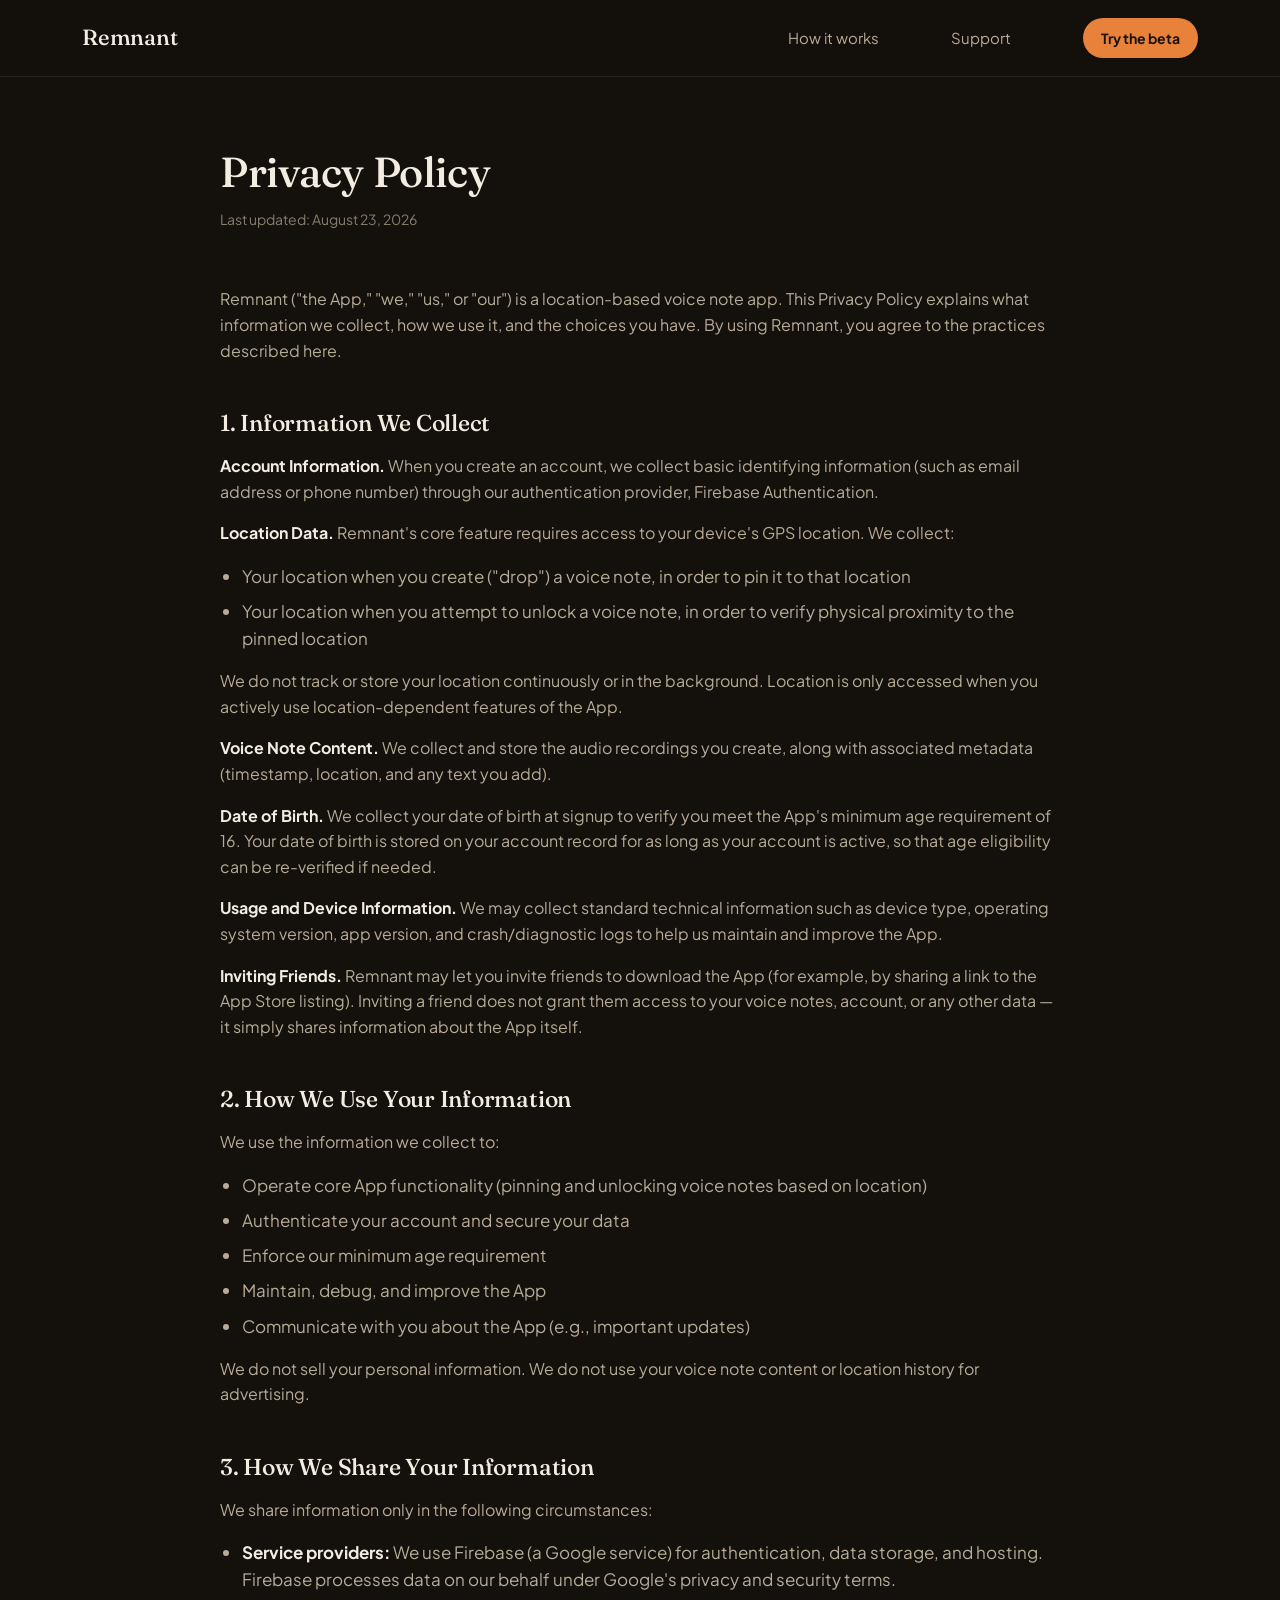
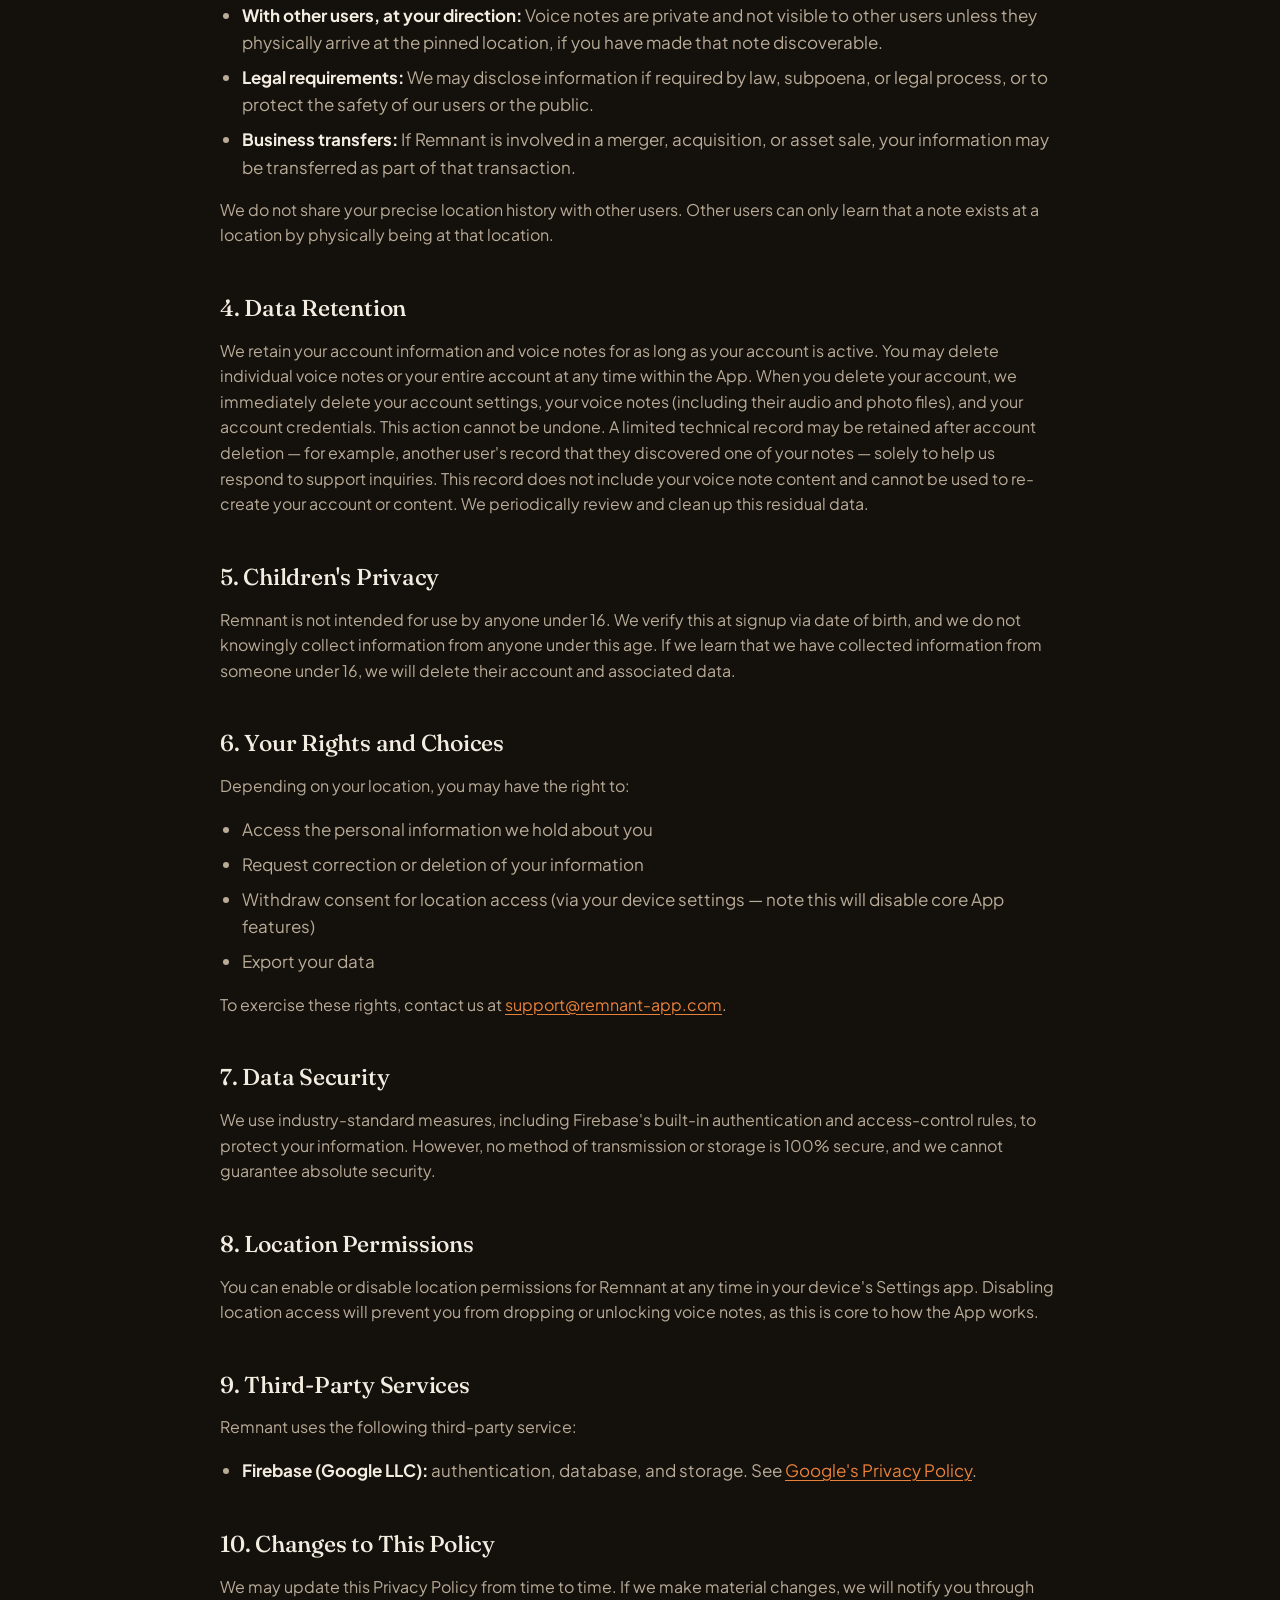
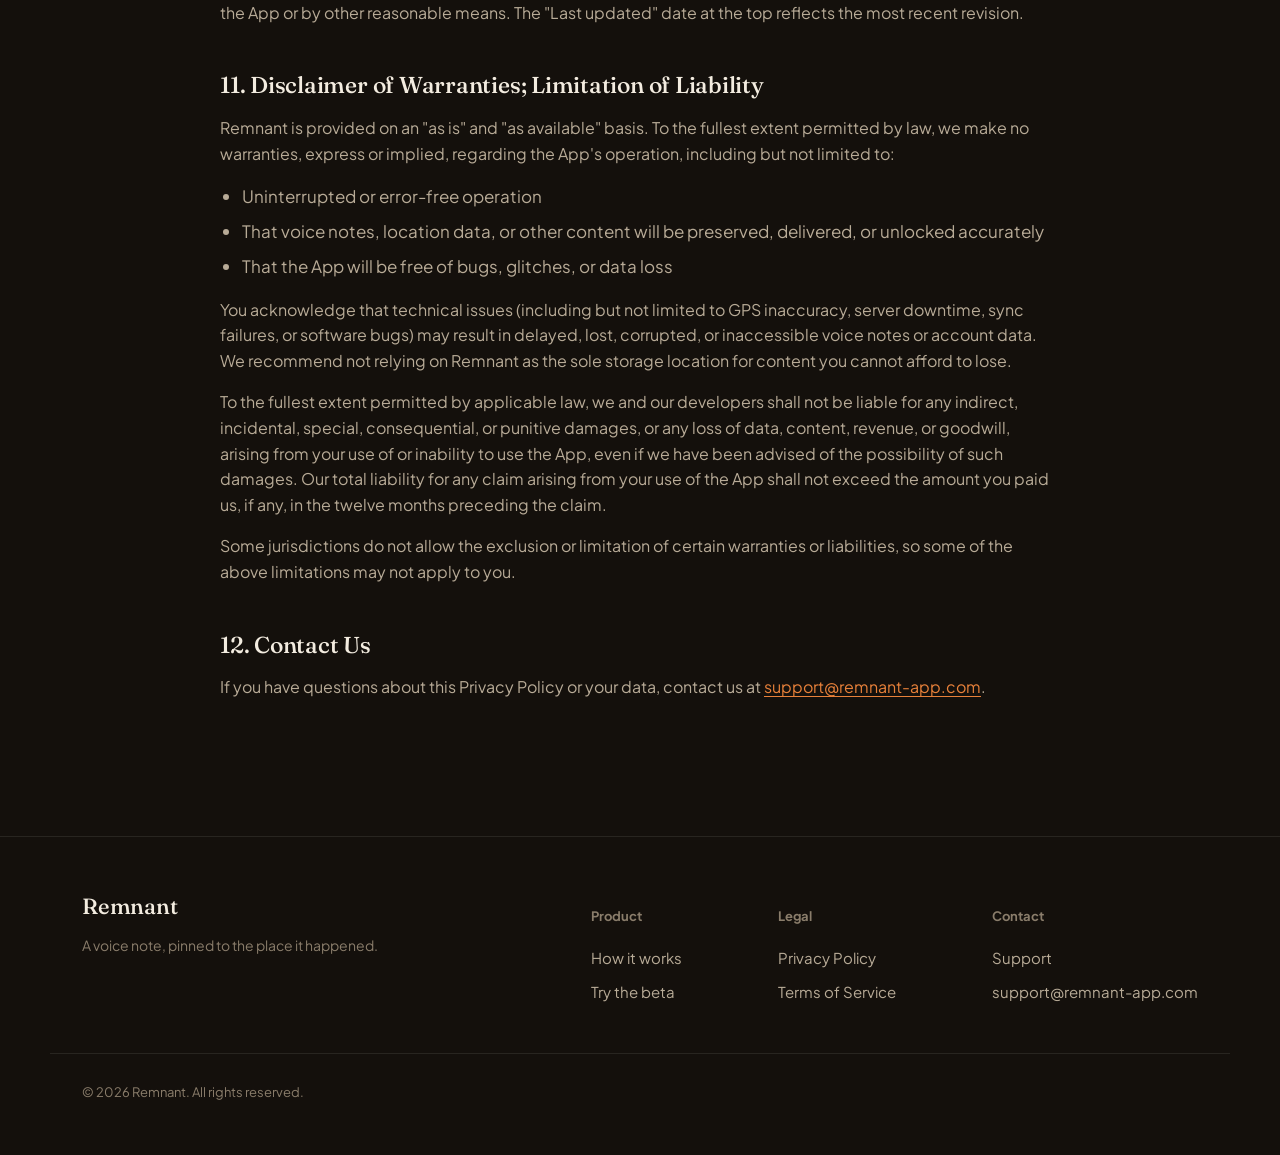
==== privacy/index.html @ 6128df8e "Restructure pages into folders for extension-less URLs (/privacy, /terms, /support)" ====
<!DOCTYPE html>
<html lang="en">
<head>
<meta charset="UTF-8">
<meta name="viewport" content="width=device-width, initial-scale=1.0">
<title>Privacy Policy — Remnant</title>
<meta name="description" content="How Remnant collects, uses, and protects your data — including location, voice notes, and account information.">
<link rel="canonical" href="https://remnant-app.com/privacy">
<meta name="robots" content="index, follow">
<meta name="theme-color" content="#14100c">
<link rel="icon" href="/assets/favicon-32.png" sizes="32x32">
<link rel="preconnect" href="https://fonts.googleapis.com">
<link rel="preconnect" href="https://fonts.gstatic.com" crossorigin>
<link href="https://fonts.googleapis.com/css2?family=Fraunces:ital,opsz,wght@0,9..144,400;0,9..144,500;0,9..144,600;1,9..144,400&family=Plus+Jakarta+Sans:wght@400;500;700;800&display=swap" rel="stylesheet">
<link rel="stylesheet" href="/styles.css">
</head>
<body>

<nav class="nav">
  <div class="wrap">
    <a href="/" class="nav-logo">Remnant</a>
    <div class="nav-links">
      <a href="/#how">How it works</a>
      <a href="/support">Support</a>
      <a href="#" class="btn btn-primary btn-sm" id="beta-link-1">Try the beta</a>
    </div>
  </div>
</nav>

<section class="legal">
  <div class="wrap">
    <div class="legal-header">
      <h1>Privacy Policy</h1>
      <p class="updated">Last updated: August 23, 2026</p>
    </div>

    <div class="legal-body">
      <p>Remnant ("the App," "we," "us," or "our") is a location-based voice note app. This Privacy Policy explains what information we collect, how we use it, and the choices you have. By using Remnant, you agree to the practices described here.</p>

      <h2>1. Information We Collect</h2>
      <p><strong>Account Information.</strong> When you create an account, we collect basic identifying information (such as email address or phone number) through our authentication provider, Firebase Authentication.</p>
      <p><strong>Location Data.</strong> Remnant's core feature requires access to your device's GPS location. We collect:</p>
      <ul>
        <li>Your location when you create ("drop") a voice note, in order to pin it to that location</li>
        <li>Your location when you attempt to unlock a voice note, in order to verify physical proximity to the pinned location</li>
      </ul>
      <p>We do not track or store your location continuously or in the background. Location is only accessed when you actively use location-dependent features of the App.</p>
      <p><strong>Voice Note Content.</strong> We collect and store the audio recordings you create, along with associated metadata (timestamp, location, and any text you add).</p>
      <p><strong>Date of Birth.</strong> We collect your date of birth at signup to verify you meet the App's minimum age requirement of 16. Your date of birth is stored on your account record for as long as your account is active, so that age eligibility can be re-verified if needed.</p>
      <p><strong>Usage and Device Information.</strong> We may collect standard technical information such as device type, operating system version, app version, and crash/diagnostic logs to help us maintain and improve the App.</p>
      <p><strong>Inviting Friends.</strong> Remnant may let you invite friends to download the App (for example, by sharing a link to the App Store listing). Inviting a friend does not grant them access to your voice notes, account, or any other data — it simply shares information about the App itself.</p>

      <h2>2. How We Use Your Information</h2>
      <p>We use the information we collect to:</p>
      <ul>
        <li>Operate core App functionality (pinning and unlocking voice notes based on location)</li>
        <li>Authenticate your account and secure your data</li>
        <li>Enforce our minimum age requirement</li>
        <li>Maintain, debug, and improve the App</li>
        <li>Communicate with you about the App (e.g., important updates)</li>
      </ul>
      <p>We do not sell your personal information. We do not use your voice note content or location history for advertising.</p>

      <h2>3. How We Share Your Information</h2>
      <p>We share information only in the following circumstances:</p>
      <ul>
        <li><strong>Service providers:</strong> We use Firebase (a Google service) for authentication, data storage, and hosting. Firebase processes data on our behalf under Google's privacy and security terms.</li>
        <li><strong>With other users, at your direction:</strong> Voice notes are private and not visible to other users unless they physically arrive at the pinned location, if you have made that note discoverable.</li>
        <li><strong>Legal requirements:</strong> We may disclose information if required by law, subpoena, or legal process, or to protect the safety of our users or the public.</li>
        <li><strong>Business transfers:</strong> If Remnant is involved in a merger, acquisition, or asset sale, your information may be transferred as part of that transaction.</li>
      </ul>
      <p>We do not share your precise location history with other users. Other users can only learn that a note exists at a location by physically being at that location.</p>

      <h2>4. Data Retention</h2>
      <p>We retain your account information and voice notes for as long as your account is active. You may delete individual voice notes or your entire account at any time within the App. When you delete your account, we immediately delete your account settings, your voice notes (including their audio and photo files), and your account credentials. This action cannot be undone. A limited technical record may be retained after account deletion — for example, another user's record that they discovered one of your notes — solely to help us respond to support inquiries. This record does not include your voice note content and cannot be used to re-create your account or content. We periodically review and clean up this residual data.</p>

      <h2>5. Children's Privacy</h2>
      <p>Remnant is not intended for use by anyone under 16. We verify this at signup via date of birth, and we do not knowingly collect information from anyone under this age. If we learn that we have collected information from someone under 16, we will delete their account and associated data.</p>

      <h2>6. Your Rights and Choices</h2>
      <p>Depending on your location, you may have the right to:</p>
      <ul>
        <li>Access the personal information we hold about you</li>
        <li>Request correction or deletion of your information</li>
        <li>Withdraw consent for location access (via your device settings — note this will disable core App features)</li>
        <li>Export your data</li>
      </ul>
      <p>To exercise these rights, contact us at <a href="mailto:support@remnant-app.com">support@remnant-app.com</a>.</p>

      <h2>7. Data Security</h2>
      <p>We use industry-standard measures, including Firebase's built-in authentication and access-control rules, to protect your information. However, no method of transmission or storage is 100% secure, and we cannot guarantee absolute security.</p>

      <h2>8. Location Permissions</h2>
      <p>You can enable or disable location permissions for Remnant at any time in your device's Settings app. Disabling location access will prevent you from dropping or unlocking voice notes, as this is core to how the App works.</p>

      <h2>9. Third-Party Services</h2>
      <p>Remnant uses the following third-party service:</p>
      <ul>
        <li><strong>Firebase (Google LLC):</strong> authentication, database, and storage. See <a href="https://policies.google.com/privacy" target="_blank" rel="noopener">Google's Privacy Policy</a>.</li>
      </ul>

      <h2>10. Changes to This Policy</h2>
      <p>We may update this Privacy Policy from time to time. If we make material changes, we will notify you through the App or by other reasonable means. The "Last updated" date at the top reflects the most recent revision.</p>

      <h2>11. Disclaimer of Warranties; Limitation of Liability</h2>
      <p>Remnant is provided on an "as is" and "as available" basis. To the fullest extent permitted by law, we make no warranties, express or implied, regarding the App's operation, including but not limited to:</p>
      <ul>
        <li>Uninterrupted or error-free operation</li>
        <li>That voice notes, location data, or other content will be preserved, delivered, or unlocked accurately</li>
        <li>That the App will be free of bugs, glitches, or data loss</li>
      </ul>
      <p>You acknowledge that technical issues (including but not limited to GPS inaccuracy, server downtime, sync failures, or software bugs) may result in delayed, lost, corrupted, or inaccessible voice notes or account data. We recommend not relying on Remnant as the sole storage location for content you cannot afford to lose.</p>
      <p>To the fullest extent permitted by applicable law, we and our developers shall not be liable for any indirect, incidental, special, consequential, or punitive damages, or any loss of data, content, revenue, or goodwill, arising from your use of or inability to use the App, even if we have been advised of the possibility of such damages. Our total liability for any claim arising from your use of the App shall not exceed the amount you paid us, if any, in the twelve months preceding the claim.</p>
      <p>Some jurisdictions do not allow the exclusion or limitation of certain warranties or liabilities, so some of the above limitations may not apply to you.</p>

      <h2>12. Contact Us</h2>
      <p>If you have questions about this Privacy Policy or your data, contact us at <a href="mailto:support@remnant-app.com">support@remnant-app.com</a>.</p>
    </div>
  </div>
</section>

<footer>
  <div class="wrap">
    <div class="footer-brand">
      <a href="/" class="nav-logo">Remnant</a>
      <p>A voice note, pinned to the place it happened.</p>
    </div>
    <div class="footer-links">
      <div class="footer-col">
        <h4>Product</h4>
        <a href="/#how">How it works</a>
        <a href="#" id="beta-link-2">Try the beta</a>
      </div>
      <div class="footer-col">
        <h4>Legal</h4>
        <a href="/privacy">Privacy Policy</a>
        <a href="/terms">Terms of Service</a>
      </div>
      <div class="footer-col">
        <h4>Contact</h4>
        <a href="/support">Support</a>
        <a href="mailto:support@remnant-app.com">support@remnant-app.com</a>
      </div>
    </div>
  </div>
  <div class="wrap footer-bottom">
    &copy; 2026 Remnant. All rights reserved.
  </div>
</footer>

<script>
  const testflightURL = "https://testflight.apple.com/join/J72qJNYd";
  document.querySelectorAll('#beta-link-1,#beta-link-2')
    .forEach(el => el.href = testflightURL);
</script>

</body>
</html>
---- styles.css ----
:root {
  --ink: #14100c;
  --surface: #1e1811;
  --surface2: #271f17;
  --cream: #f3ece0;
  --cream-dim: #b8ab97;
  --cream-faint: #8a7d6b;
  --ember: #e8813a;
  --ember-dim: #b8632a;
  --rose: #b97c6b;
  --line: rgba(243, 236, 224, 0.09);
  --line-strong: rgba(243, 236, 224, 0.16);
}

* { box-sizing: border-box; }

html { scroll-behavior: smooth; }

body {
  margin: 0;
  background: var(--ink);
  color: var(--cream);
  font-family: 'Plus Jakarta Sans', -apple-system, sans-serif;
  font-size: 17px;
  line-height: 1.6;
  -webkit-font-smoothing: antialiased;
}

h1, h2, h3, .display {
  font-family: 'Fraunces', serif;
  font-weight: 500;
  line-height: 1.12;
  letter-spacing: -0.01em;
  margin: 0;
  color: var(--cream);
}

p { margin: 0; }

a { color: inherit; text-decoration: none; }

img { max-width: 100%; display: block; }

:focus-visible {
  outline: 2px solid var(--ember);
  outline-offset: 3px;
}

.wrap {
  max-width: 1180px;
  margin: 0 auto;
  padding: 0 32px;
}

/* ---------- Nav ---------- */
.nav {
  position: sticky;
  top: 0;
  z-index: 20;
  background: rgba(20, 16, 12, 0.86);
  backdrop-filter: blur(14px);
  border-bottom: 1px solid var(--line);
}
.nav .wrap {
  display: flex;
  align-items: center;
  justify-content: space-between;
  height: 76px;
}
.nav-logo {
  font-family: 'Fraunces', serif;
  font-size: 22px;
  font-weight: 500;
  letter-spacing: -0.01em;
}
.nav-links {
  display: flex;
  align-items: center;
  gap: 36px;
  font-size: 15px;
  color: var(--cream-dim);
}
.nav-links > a:not(.btn) { margin-right: 36px; }
.nav-links > a:last-child { margin-right: 0; }
.nav-links a:hover { color: var(--cream); }
.btn {
  display: inline-flex;
  align-items: center;
  gap: 8px;
  padding: 12px 24px;
  border-radius: 100px;
  font-size: 15px;
  font-weight: 700;
  border: none;
  cursor: pointer;
  white-space: nowrap;
}
.btn-primary {
  background: var(--ember);
  color: #1a1310;
}
.btn-primary:hover { background: #f0904f; }
.btn-ghost {
  background: transparent;
  color: var(--cream-dim);
  border: 1px solid var(--line-strong);
}
.btn-ghost:hover { color: var(--cream); border-color: var(--cream-dim); }
.btn-sm { padding: 9px 18px; font-size: 14px; }

/* ---------- Hero ---------- */
.hero {
  padding: 88px 0 60px;
  overflow: hidden;
}
.hero .wrap {
  display: grid;
  grid-template-columns: 1fr 0.86fr;
  gap: 40px;
  align-items: center;
}
.hero-copy h1 {
  font-size: 58px;
  max-width: 11ch;
}
.hero-copy p {
  margin-top: 26px;
  font-size: 19px;
  color: var(--cream-dim);
  max-width: 46ch;
  line-height: 1.6;
}
.hero-actions {
  margin-top: 36px;
  display: flex;
  align-items: center;
  gap: 20px;
  flex-wrap: wrap;
}
.hero-actions > .btn { margin-right: 20px; }
.hero-actions > .appstore-note { margin-right: 0; }
.appstore-note {
  font-size: 14px;
  color: var(--cream-faint);
}
.hero-visual {
  position: relative;
  display: flex;
  justify-content: center;
  align-items: flex-start;
  min-height: 620px;
}
.hero-visual img {
  position: absolute;
  max-width: 230px;
  width: auto;
  height: auto;
  max-height: 500px;
  border-radius: 8px;
  filter: drop-shadow(0 30px 55px rgba(0,0,0,0.5));
}
.hero-visual .phone-a {
  z-index: 3;
  left: 50%;
  top: 60px;
  transform: translateX(-50%) rotate(-2deg);
}
.hero-visual .phone-b {
  z-index: 2;
  left: 8%;
  top: 0;
  max-width: 195px;
  transform: rotate(-9deg);
  opacity: 0.92;
}
.hero-visual .phone-c {
  z-index: 2;
  right: 4%;
  top: 40px;
  max-width: 195px;
  transform: rotate(8deg);
  opacity: 0.92;
}

/* ---------- How it works ---------- */
.how {
  padding: 100px 0;
  border-top: 1px solid var(--line);
}
.how h2 {
  font-size: 34px;
  max-width: 16ch;
}
.how > .wrap > p {
  margin-top: 16px;
  color: var(--cream-dim);
  font-size: 17px;
  max-width: 50ch;
}
.how-grid {
  margin-top: 56px;
  display: grid;
  grid-template-columns: repeat(3, 1fr);
  gap: 48px;
}
.how-item img {
  width: auto;
  max-width: 100%;
  max-height: 420px;
  margin: 0 auto;
  border-radius: 22px;
  box-shadow: 0 24px 50px rgba(0,0,0,0.45);
}
.how-item h3 {
  font-size: 20px;
  margin-top: 24px;
  font-weight: 500;
}
.how-item p {
  margin-top: 8px;
  color: var(--cream-dim);
  font-size: 15px;
  line-height: 1.55;
}

/* ---------- Mood quote ---------- */
.mood {
  padding: 130px 0;
  text-align: center;
  background: var(--surface);
  border-top: 1px solid var(--line);
  border-bottom: 1px solid var(--line);
}
.mood blockquote {
  font-family: 'Fraunces', serif;
  font-weight: 400;
  font-style: italic;
  font-size: 38px;
  line-height: 1.4;
  max-width: 18ch;
  margin: 0 auto;
  color: var(--cream);
}

/* ---------- Final CTA ---------- */
.cta-final {
  padding: 110px 0;
  text-align: center;
}
.cta-final h2 { font-size: 36px; }
.cta-final .btn { margin-top: 34px; }
.cta-final .appstore-note { margin-top: 18px; display: block; }

/* ---------- Footer ---------- */
footer {
  border-top: 1px solid var(--line);
  padding: 52px 0;
}
footer .wrap {
  display: flex;
  justify-content: space-between;
  align-items: flex-start;
  flex-wrap: wrap;
  gap: 32px;
}
.footer-brand .nav-logo { display: block; }
.footer-brand p {
  margin-top: 10px;
  color: var(--cream-faint);
  font-size: 14px;
  max-width: 32ch;
}
.footer-links {
  display: flex;
  gap: 48px;
  flex-wrap: wrap;
}
.footer-links > .footer-col { margin-right: 48px; }
.footer-links > .footer-col:last-child { margin-right: 0; }
.footer-col h4 {
  font-size: 13px;
  color: var(--cream-faint);
  font-weight: 700;
  margin-bottom: 14px;
}
.footer-col a {
  display: block;
  color: var(--cream-dim);
  font-size: 15px;
  padding: 5px 0;
}
.footer-col a:hover { color: var(--cream); }
.footer-bottom {
  margin-top: 44px;
  padding-top: 28px;
  border-top: 1px solid var(--line);
  font-size: 13px;
  color: var(--cream-faint);
}

/* ---------- Legal pages ---------- */
.legal {
  padding: 72px 0 120px;
}
.legal-header {
  max-width: 70ch;
  margin: 0 auto 56px;
}
.legal-header h1 { font-size: 42px; }
.legal-header .updated {
  margin-top: 12px;
  color: var(--cream-faint);
  font-size: 14px;
}
.legal-body {
  max-width: 70ch;
  margin: 0 auto;
}
.legal-body h2 {
  font-size: 23px;
  margin-top: 48px;
  margin-bottom: 16px;
  font-weight: 500;
}
.legal-body h2:first-child { margin-top: 0; }
.legal-body p {
  color: var(--cream-dim);
  margin-bottom: 16px;
  font-size: 16px;
}
.legal-body ul {
  color: var(--cream-dim);
  padding-left: 22px;
  margin-bottom: 16px;
}
.legal-body li { margin-bottom: 8px; }
.legal-body a { color: var(--ember); text-decoration: underline; text-underline-offset: 3px; }
.legal-body strong { color: var(--cream); }

/* ---------- Support page ---------- */
.support {
  padding: 110px 0 140px;
  text-align: center;
}
.support h1 { font-size: 44px; max-width: 16ch; margin: 0 auto; }
.support p {
  margin-top: 20px;
  color: var(--cream-dim);
  font-size: 18px;
  max-width: 46ch;
  margin-left: auto;
  margin-right: auto;
}
.support .btn { margin-top: 32px; }
.support-links {
  margin-top: 56px;
  display: flex;
  justify-content: center;
  gap: 32px;
  font-size: 15px;
  color: var(--cream-dim);
}
.support-links > a { margin-right: 32px; }
.support-links > a:last-child { margin-right: 0; }

/* ---------- Responsive ---------- */
@media (max-width: 880px) {
  .nav-links > a:not(.btn) { display: none; }
  .hero .wrap { grid-template-columns: 1fr; }
  .hero-visual { order: -1; margin-bottom: 12px; min-height: 460px; }
  .hero-visual .phone-a { max-width: 190px; top: 40px; }
  .hero-visual .phone-b, .hero-visual .phone-c { max-width: 150px; }
  .hero-visual .phone-b { left: 4%; }
  .hero-visual .phone-c { right: 2%; }
  .hero-copy h1 { font-size: 42px; max-width: none; }
  .how-grid { grid-template-columns: 1fr; gap: 56px; }
  .mood blockquote { font-size: 28px; }
  footer .wrap { flex-direction: column; }
}

@media (prefers-reduced-motion: reduce) {
  html { scroll-behavior: auto; }
}
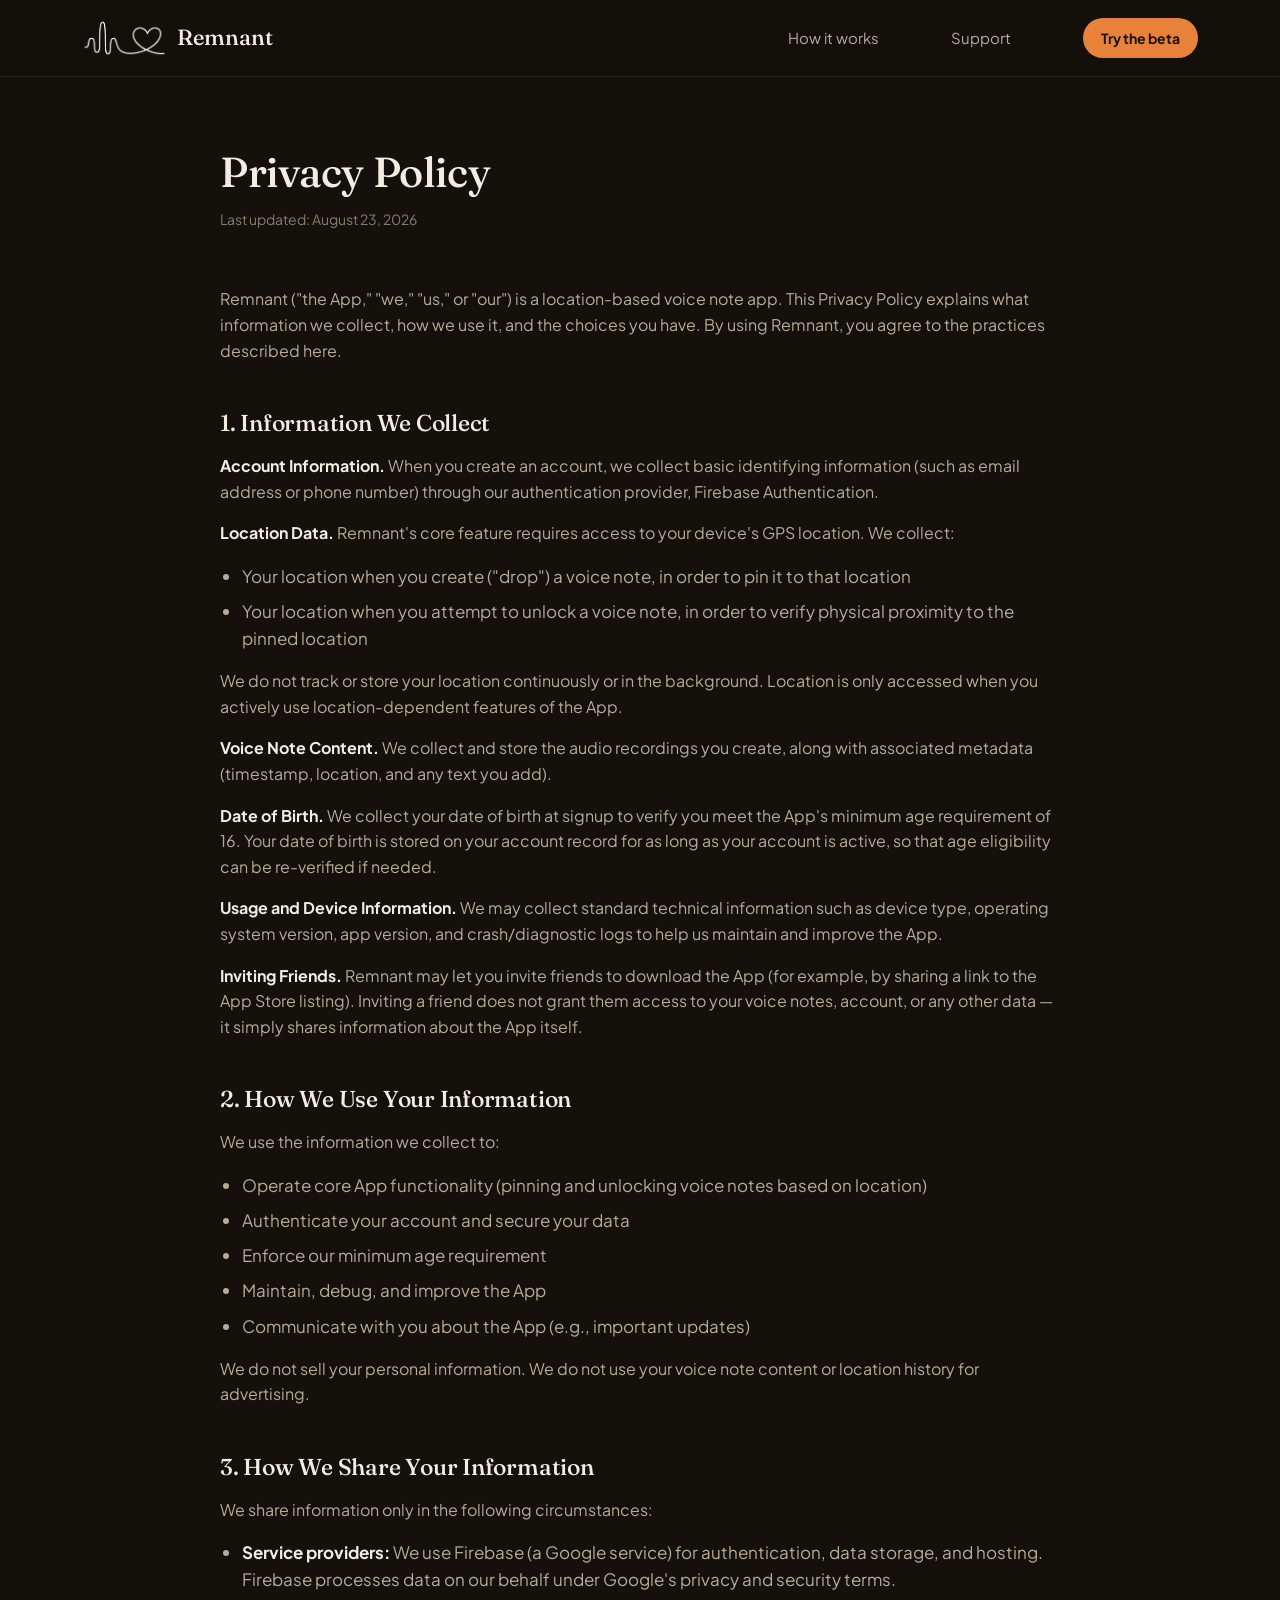
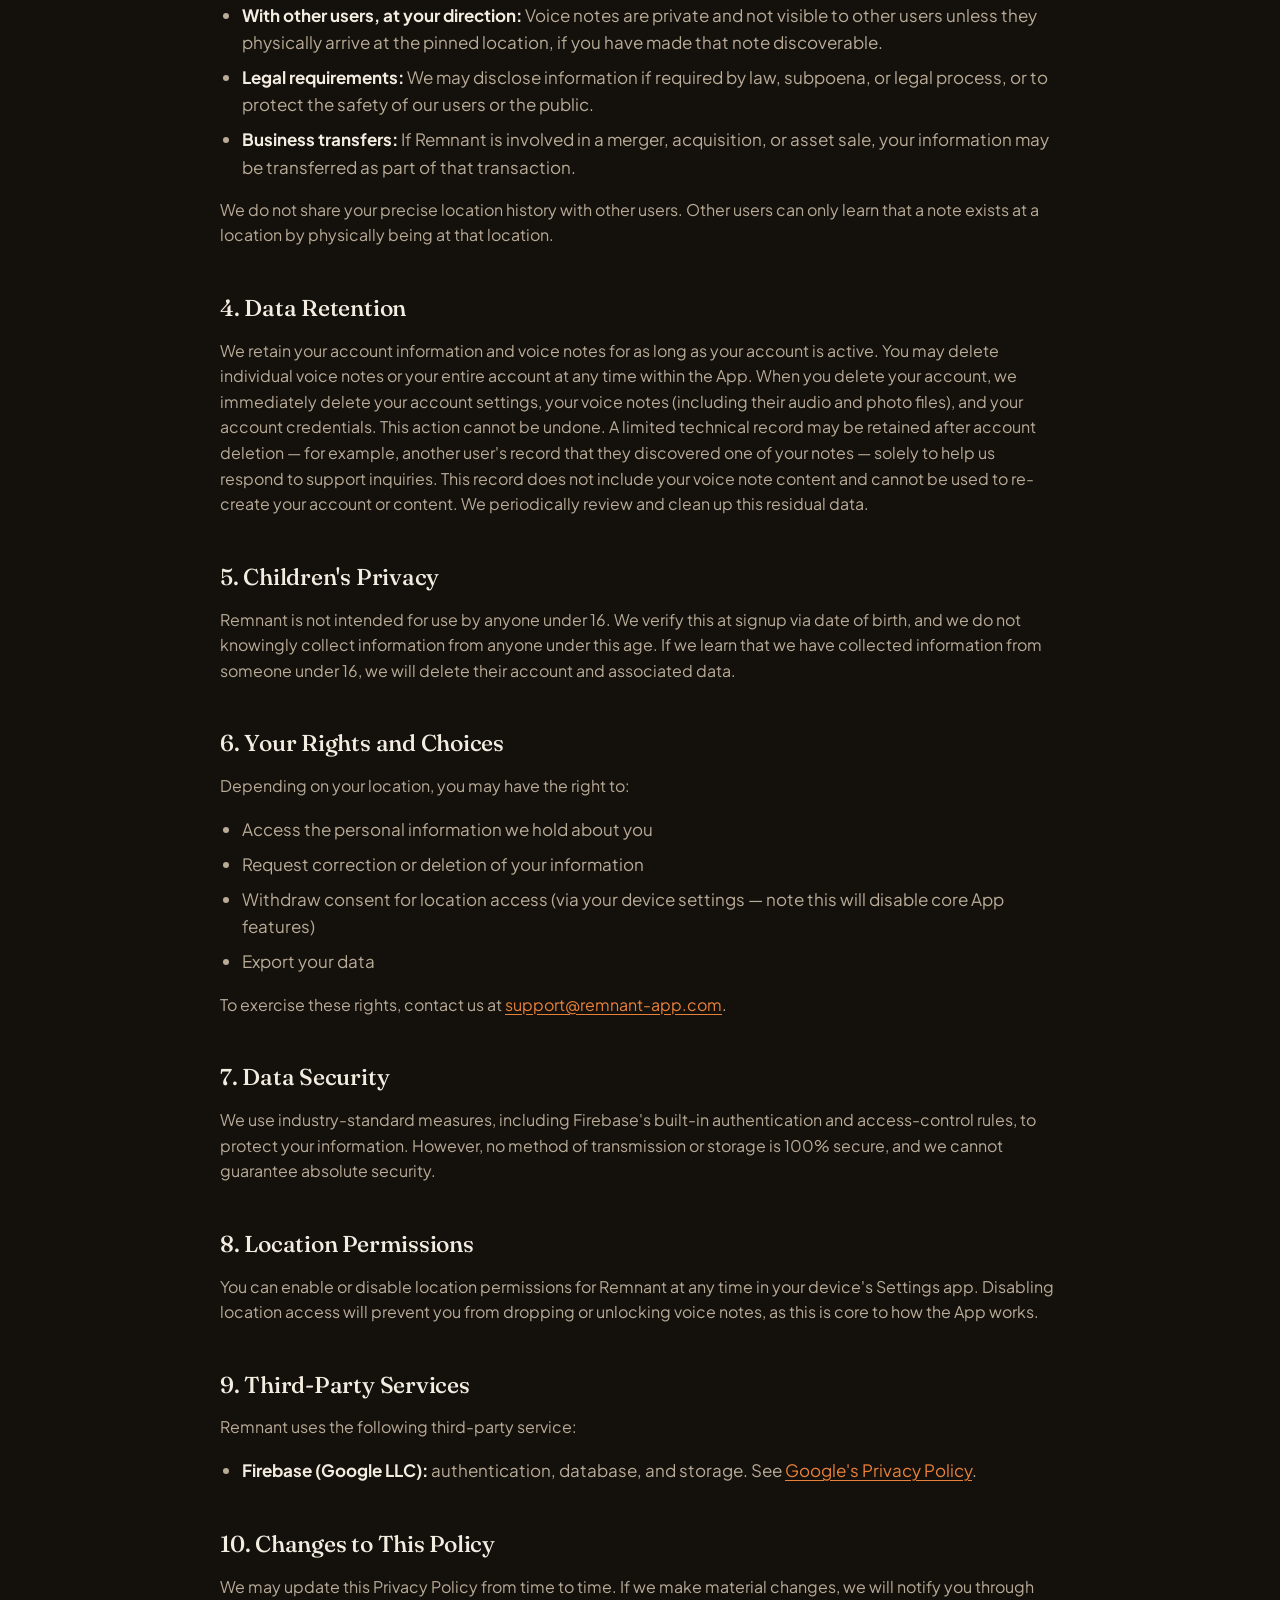
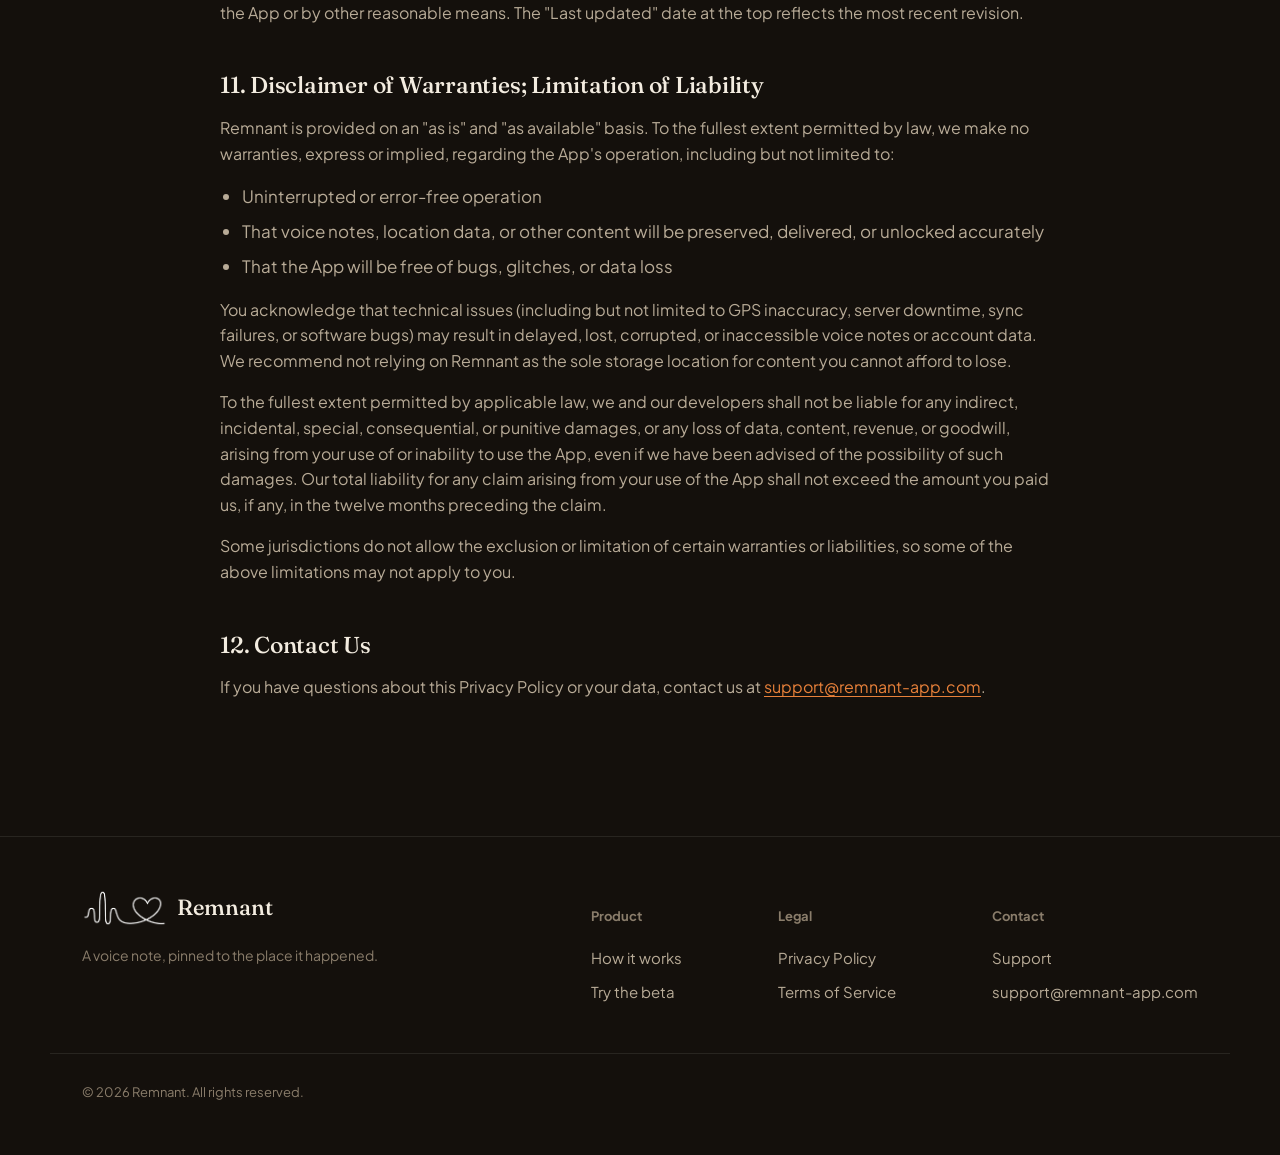
==== commit 8e37ea9c: "Add logo, update styles and favicon" ====
--- a/privacy/index.html
+++ b/privacy/index.html
@@ -18,7 +18,7 @@
 
 <nav class="nav">
   <div class="wrap">
-    <a href="/" class="nav-logo">Remnant</a>
+    <a href="/" class="nav-logo"><img src="/assets/logo.png" alt="" class="logo-mark">Remnant</a>
     <div class="nav-links">
       <a href="/#how">How it works</a>
       <a href="/support">Support</a>
@@ -122,7 +122,7 @@
 <footer>
   <div class="wrap">
     <div class="footer-brand">
-      <a href="/" class="nav-logo">Remnant</a>
+      <a href="/" class="nav-logo"><img src="/assets/logo.png" alt="" class="logo-mark">Remnant</a>
       <p>A voice note, pinned to the place it happened.</p>
     </div>
     <div class="footer-links">
--- a/styles.css
+++ b/styles.css
@@ -72,6 +72,14 @@
   font-size: 22px;
   font-weight: 500;
   letter-spacing: -0.01em;
+  display: inline-flex;
+  align-items: center;
+  gap: 10px;
+}
+.logo-mark {
+  height: 38px;
+  width: auto;
+  display: block;
 }
 .nav-links {
   display: flex;
@@ -263,7 +271,7 @@
   flex-wrap: wrap;
   gap: 32px;
 }
-.footer-brand .nav-logo { display: block; }
+.footer-brand .nav-logo { display: inline-flex; }
 .footer-brand p {
   margin-top: 10px;
   color: var(--cream-faint);
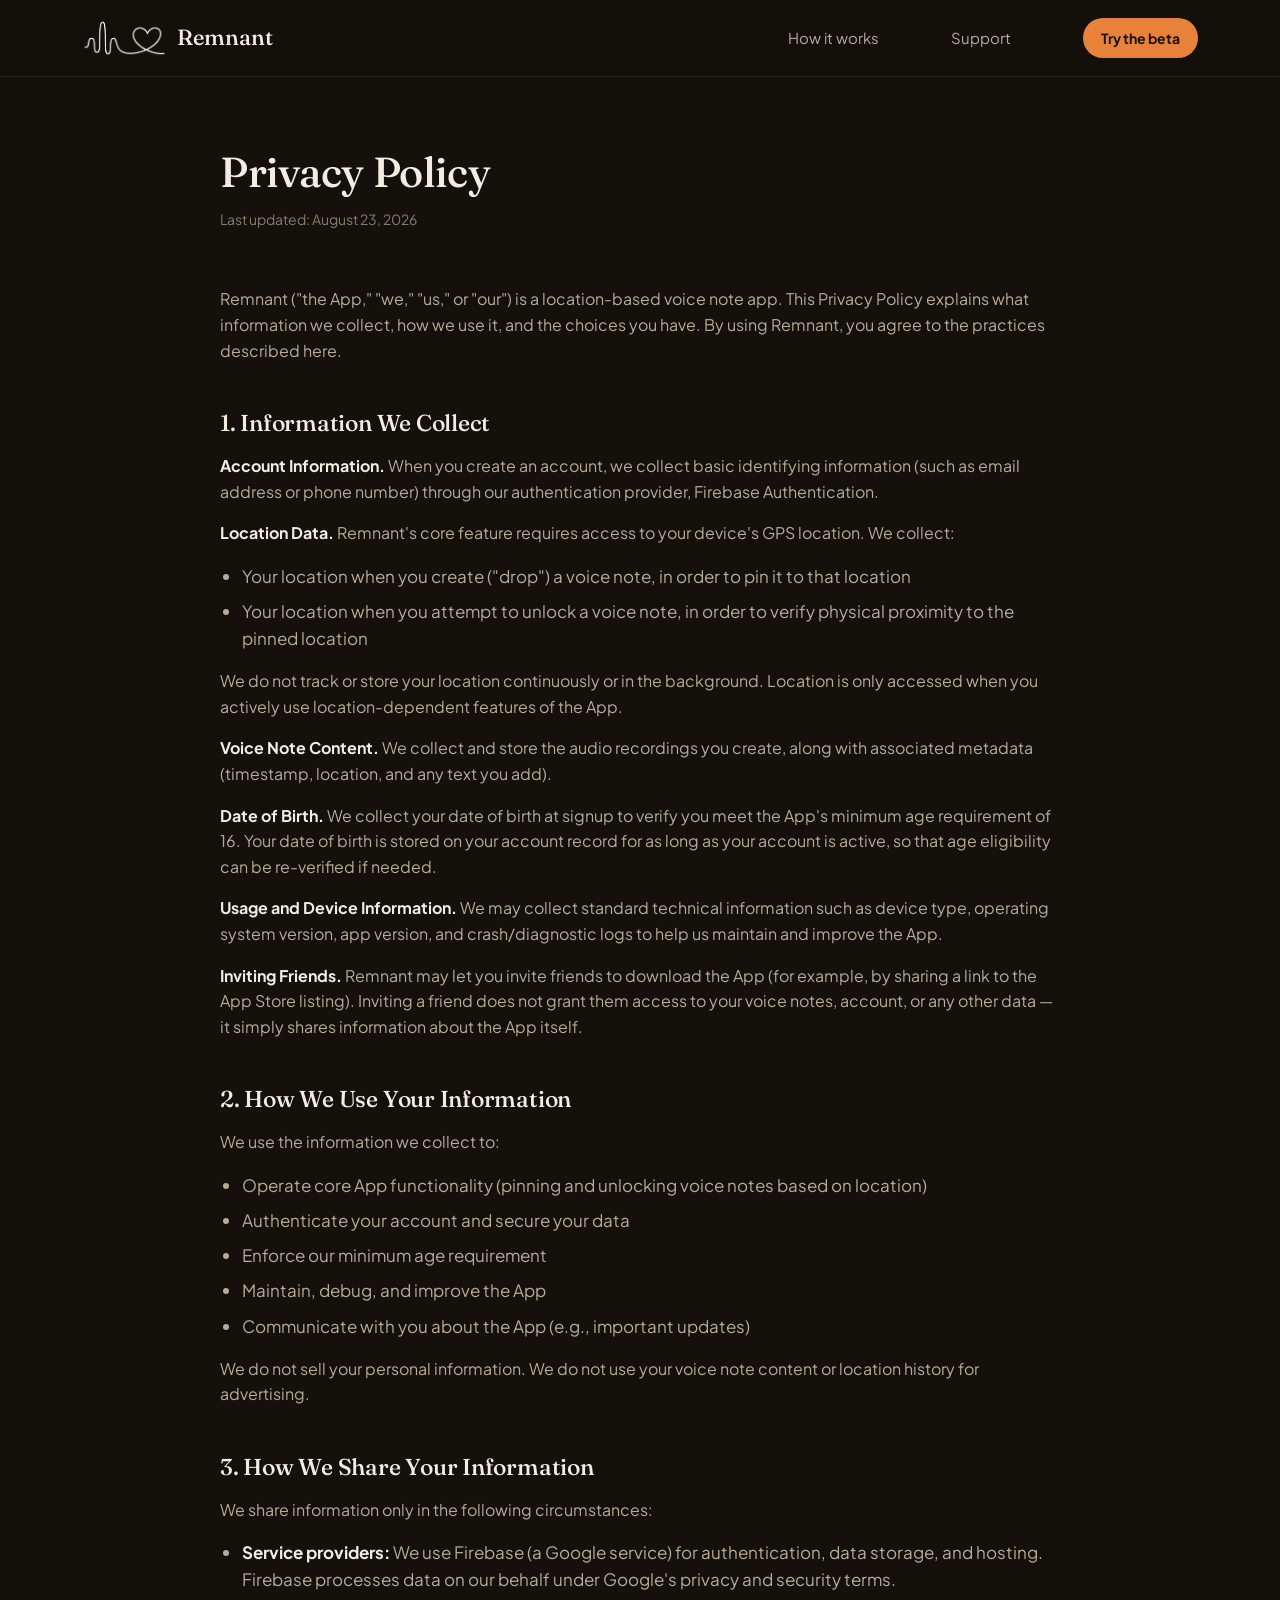
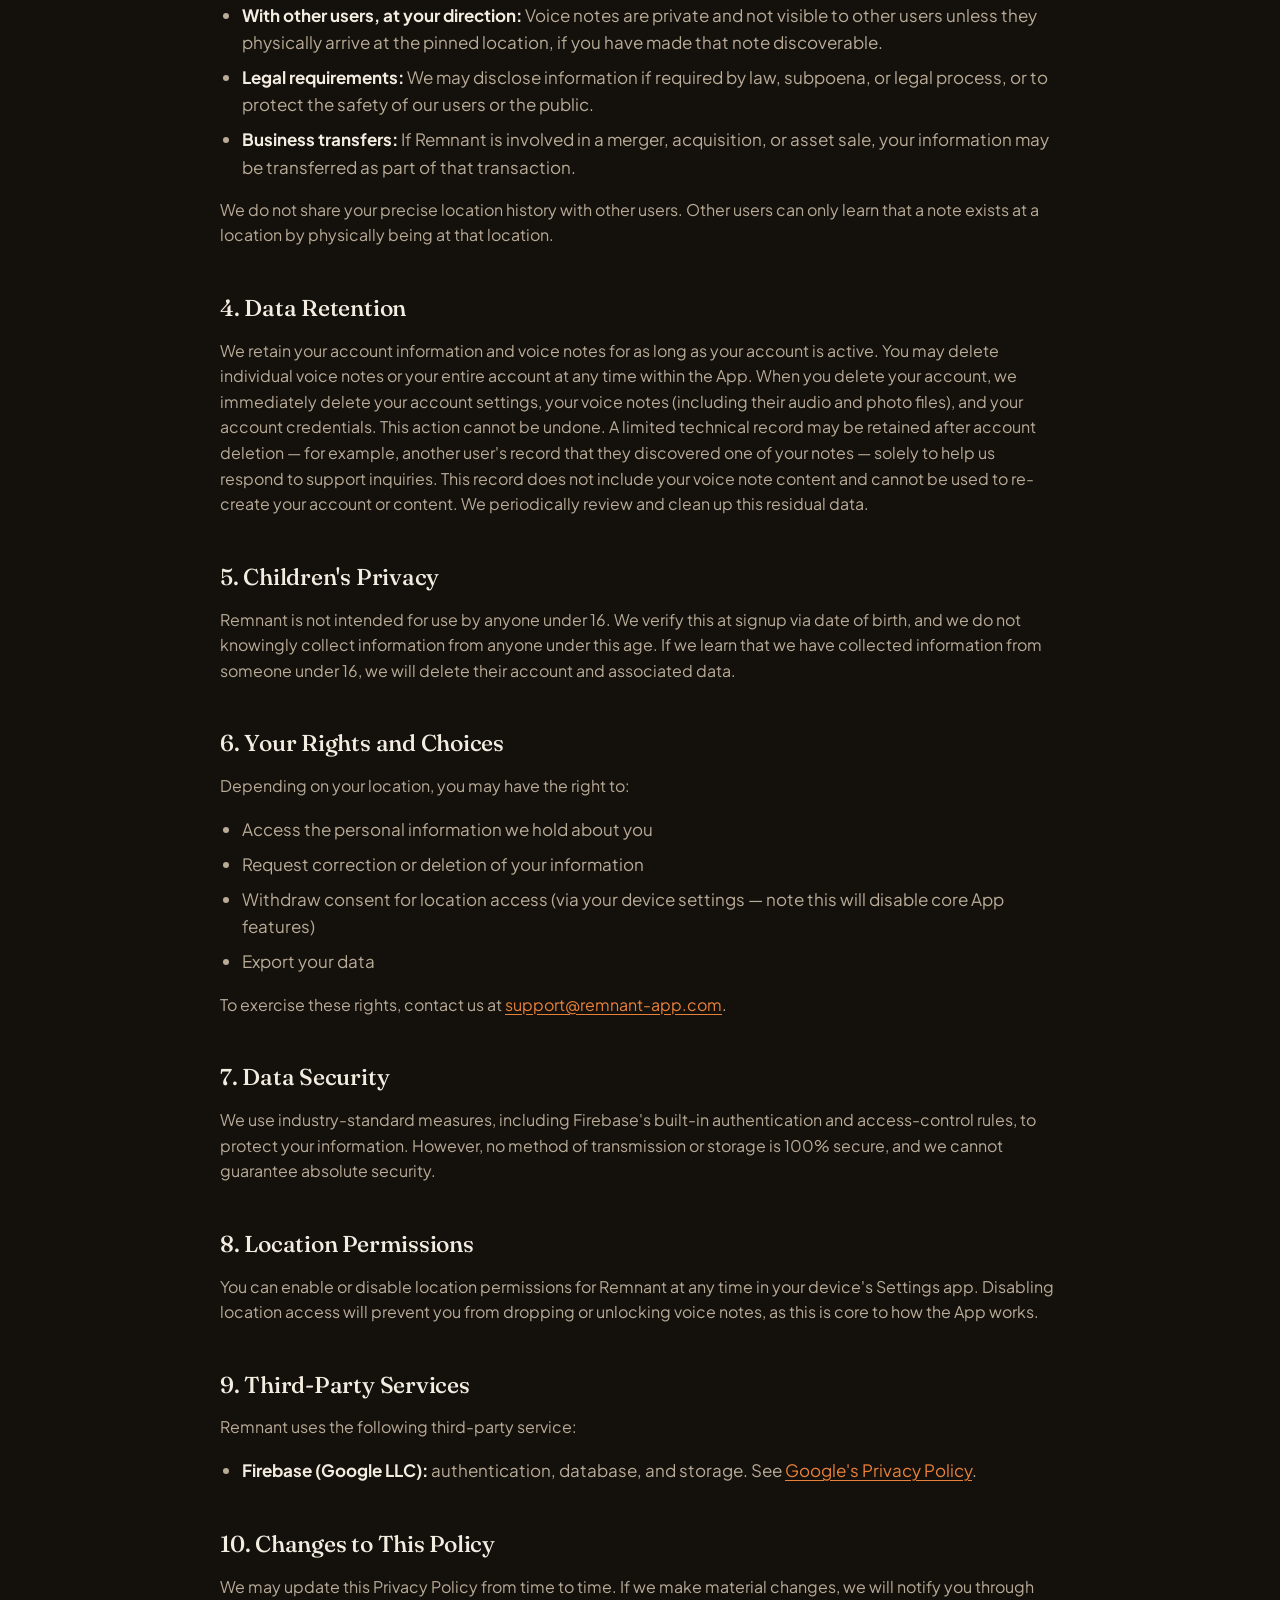
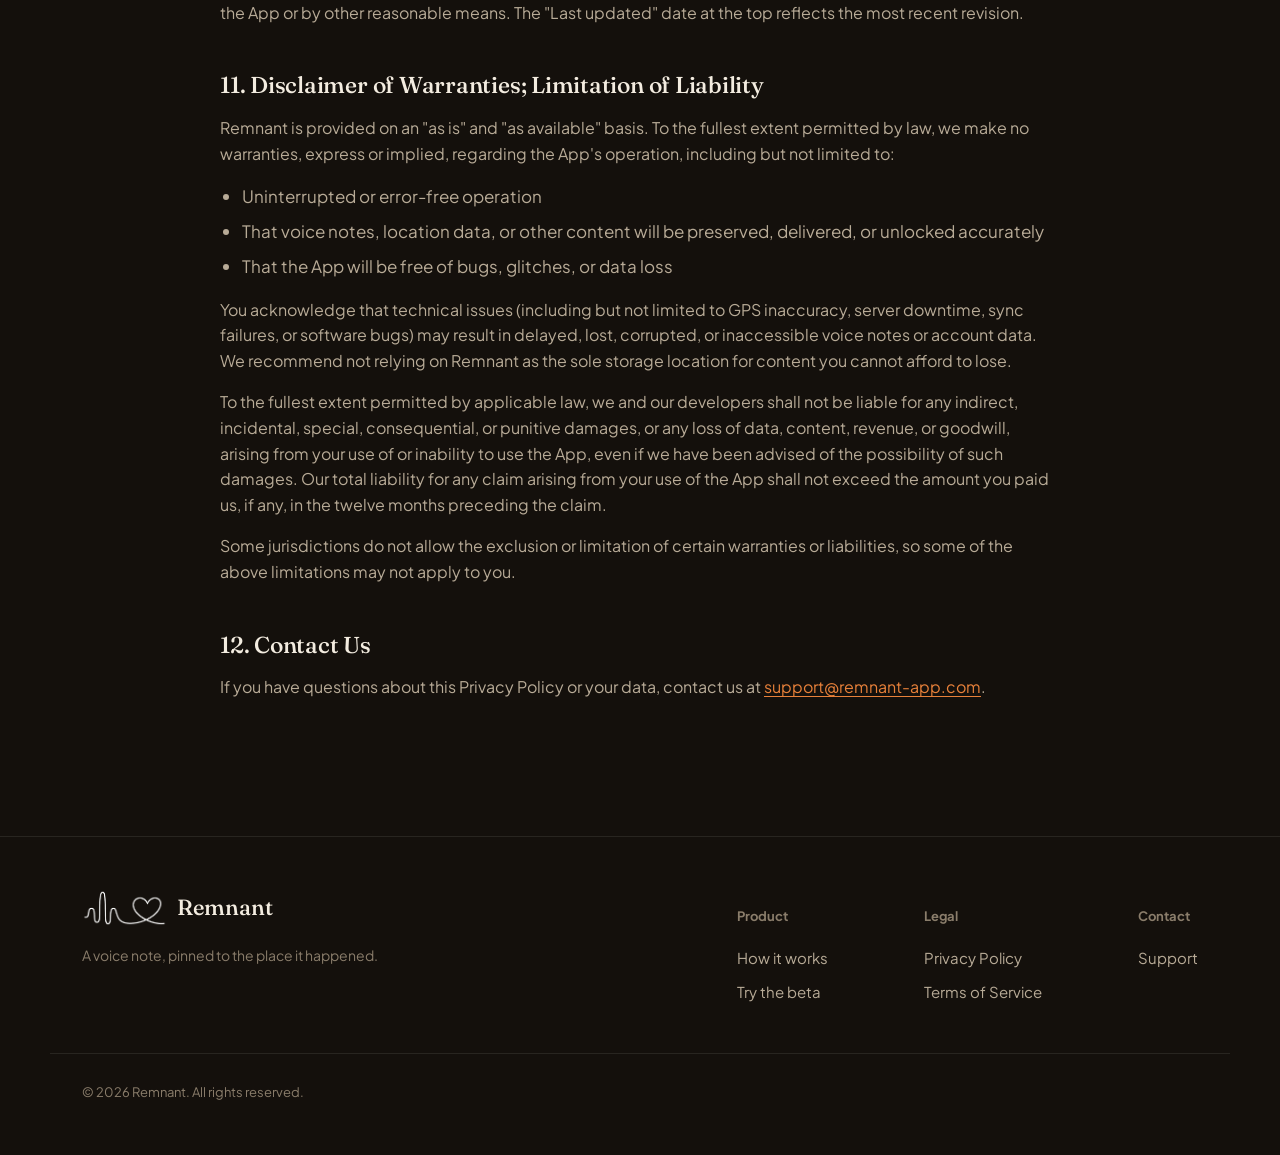
==== commit 500cb23d: "Remove email link from footer Contact block Keeps the primary "Email support@..." button on the Supp" ====
--- a/privacy/index.html
+++ b/privacy/index.html
@@ -139,7 +139,6 @@
       <div class="footer-col">
         <h4>Contact</h4>
         <a href="/support">Support</a>
-        <a href="mailto:support@remnant-app.com">support@remnant-app.com</a>
       </div>
     </div>
   </div>
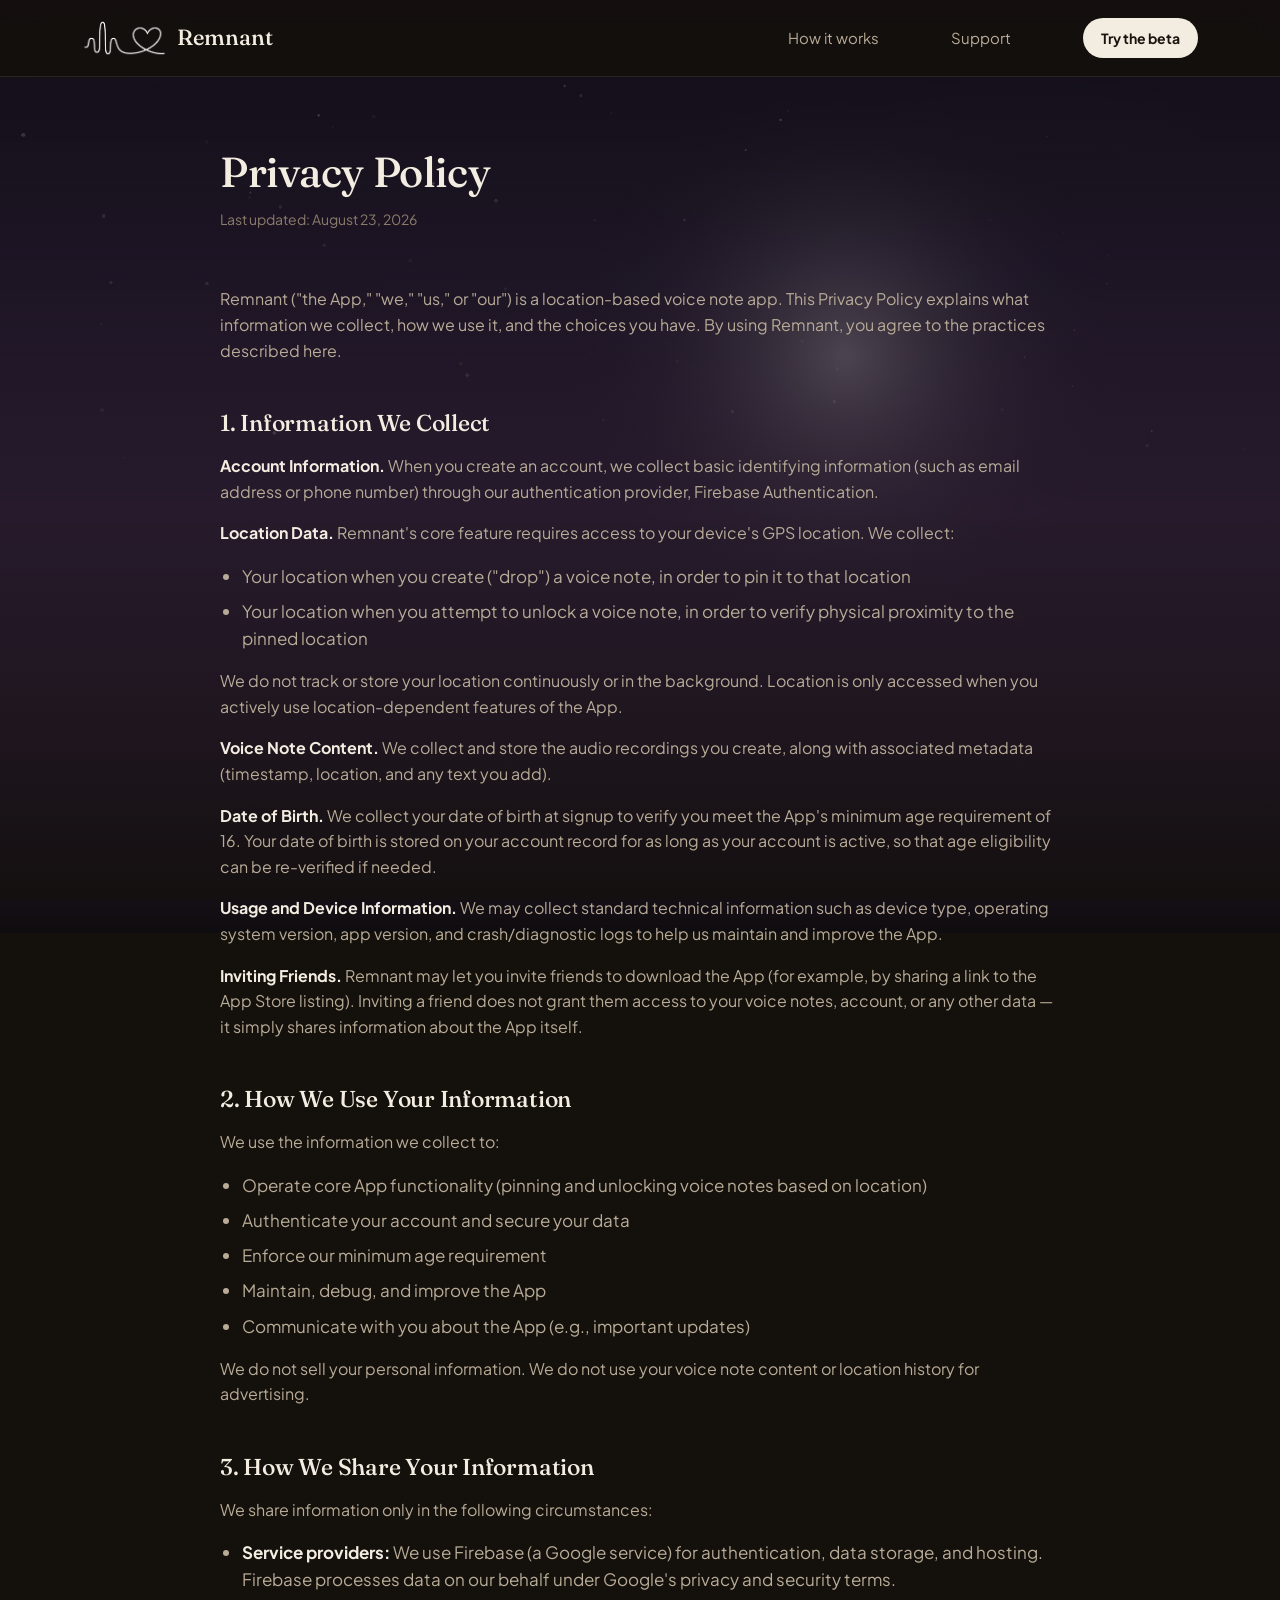
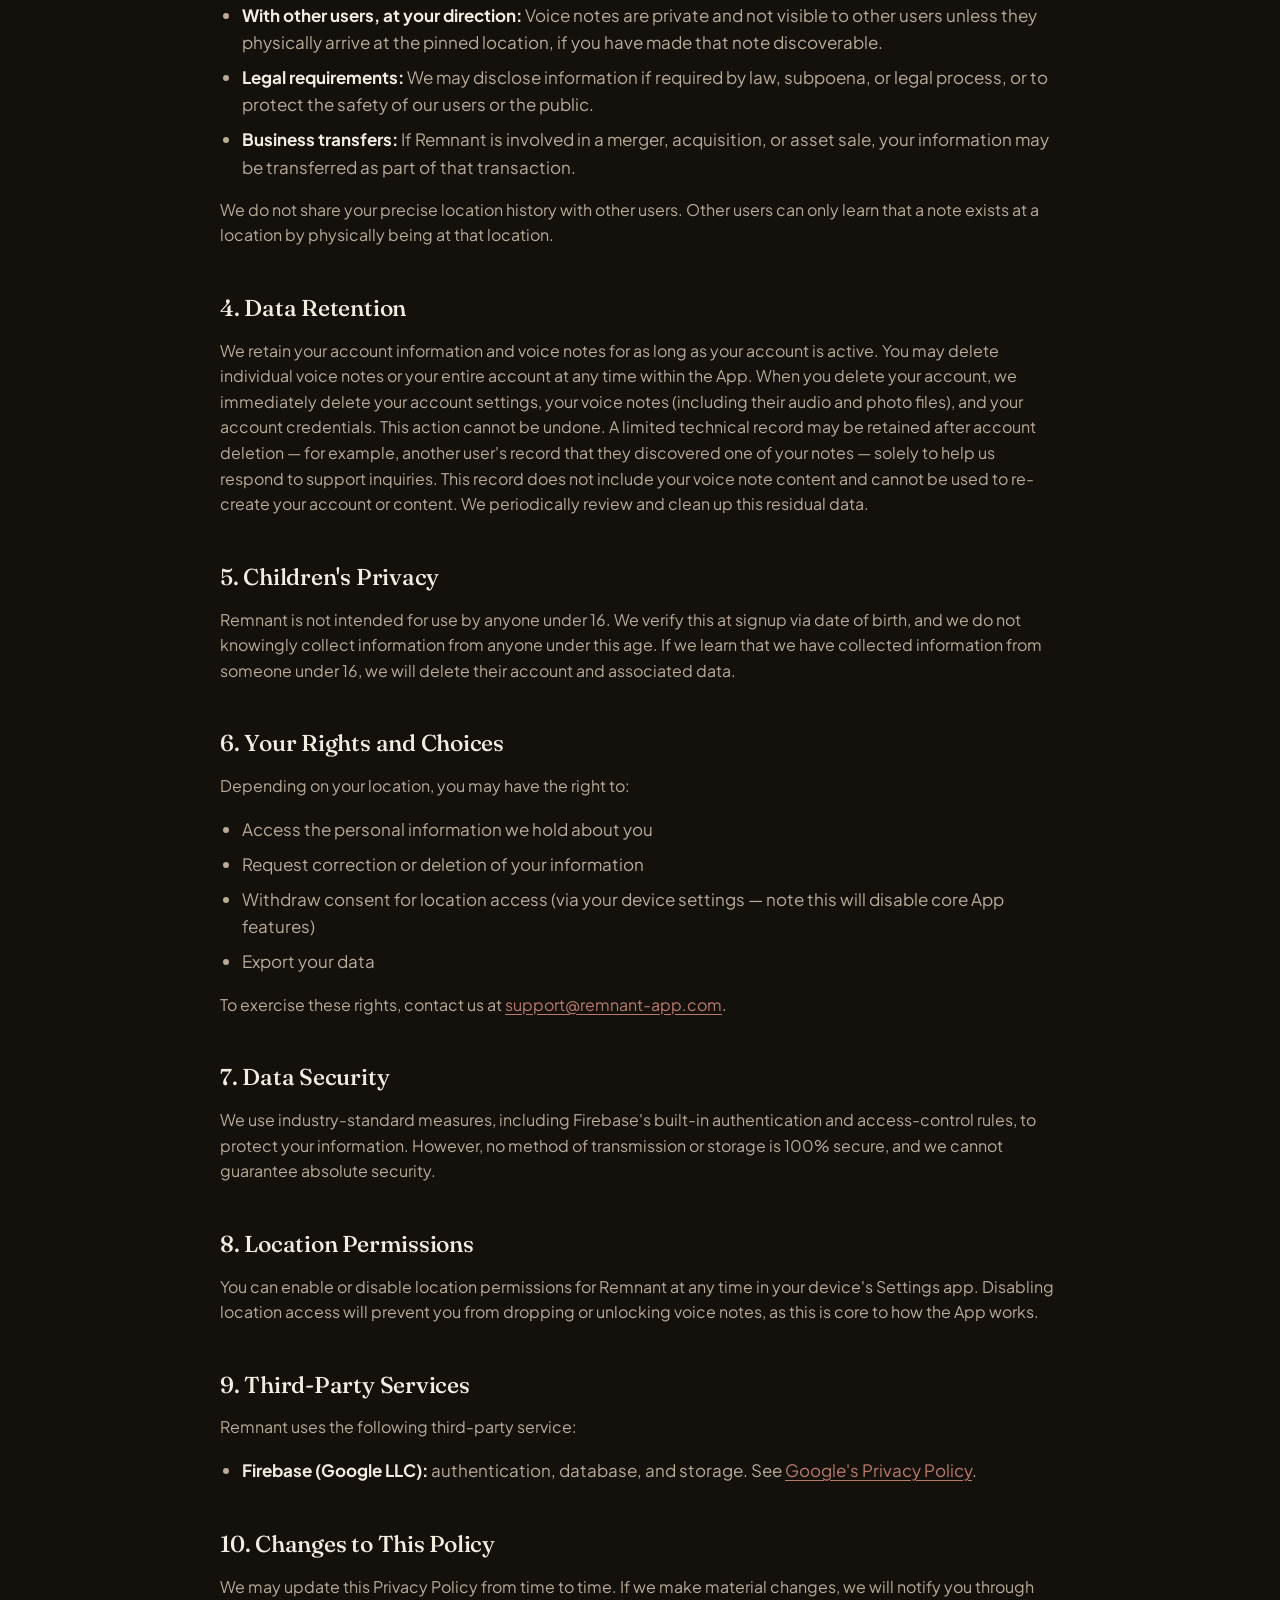
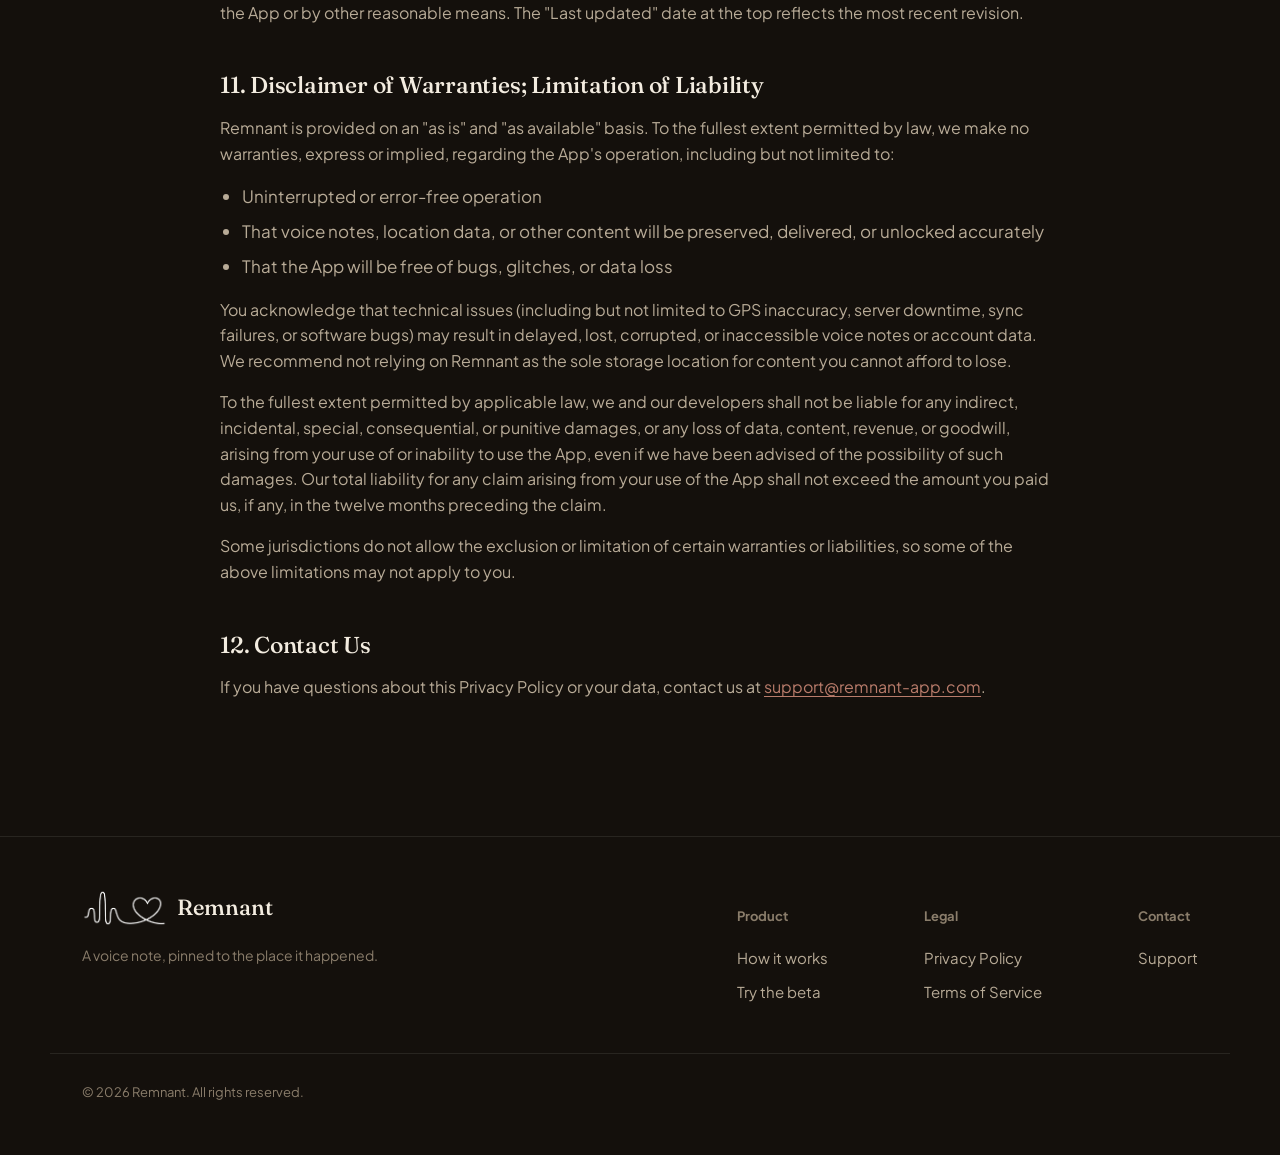
==== commit 9f7de09c: "SEO pass: keyword-targeted homepage copy, FAQPage schema, OG/Twitter tags site-wide - index.html: ne" ====
--- a/privacy/index.html
+++ b/privacy/index.html
@@ -7,6 +7,16 @@
 <meta name="description" content="How Remnant collects, uses, and protects your data — including location, voice notes, and account information.">
 <link rel="canonical" href="https://remnant-app.com/privacy">
 <meta name="robots" content="index, follow">
+<meta property="og:type" content="website">
+<meta property="og:site_name" content="Remnant">
+<meta property="og:title" content="Privacy Policy — Remnant">
+<meta property="og:description" content="How Remnant collects, uses, and protects your data — including location, voice notes, and account information.">
+<meta property="og:url" content="https://remnant-app.com/privacy">
+<meta property="og:image" content="https://remnant-app.com/assets/hero-compose.png">
+<meta name="twitter:card" content="summary_large_image">
+<meta name="twitter:title" content="Privacy Policy — Remnant">
+<meta name="twitter:description" content="How Remnant collects, uses, and protects your data — including location, voice notes, and account information.">
+<meta name="twitter:image" content="https://remnant-app.com/assets/hero-compose.png">
 <meta name="theme-color" content="#14100c">
 <link rel="icon" href="/assets/favicon-32.png" sizes="32x32">
 <link rel="preconnect" href="https://fonts.googleapis.com">
--- a/styles.css
+++ b/styles.css
@@ -5,8 +5,8 @@
   --cream: #f3ece0;
   --cream-dim: #b8ab97;
   --cream-faint: #8a7d6b;
-  --ember: #e8813a;
-  --ember-dim: #b8632a;
+  --ember: #b97c6b;
+  --ember-dim: #a5695a;
   --rose: #b97c6b;
   --line: rgba(243, 236, 224, 0.09);
   --line-strong: rgba(243, 236, 224, 0.16);
@@ -18,7 +18,10 @@
 
 body {
   margin: 0;
-  background: var(--ink);
+  background:
+    linear-gradient(rgba(20,16,12,0.4), rgba(20,16,12,0.6)) center top / cover no-repeat fixed,
+    url('assets/bg-texture.jpg') center top / cover no-repeat fixed,
+    var(--ink);
   color: var(--cream);
   font-family: 'Plus Jakarta Sans', -apple-system, sans-serif;
   font-size: 17px;
@@ -104,10 +107,10 @@
   white-space: nowrap;
 }
 .btn-primary {
-  background: var(--ember);
+  background: var(--cream);
   color: #1a1310;
 }
-.btn-primary:hover { background: #f0904f; }
+.btn-primary:hover { background: #ffffff; }
 .btn-ghost {
   background: transparent;
   color: var(--cream-dim);
@@ -164,8 +167,6 @@
   width: auto;
   height: auto;
   max-height: 500px;
-  border-radius: 8px;
-  filter: drop-shadow(0 30px 55px rgba(0,0,0,0.5));
 }
 .hero-visual .phone-a {
   z-index: 3;
@@ -216,8 +217,6 @@
   max-width: 100%;
   max-height: 420px;
   margin: 0 auto;
-  border-radius: 22px;
-  box-shadow: 0 24px 50px rgba(0,0,0,0.45);
 }
 .how-item h3 {
   font-size: 20px;
@@ -248,6 +247,39 @@
   max-width: 18ch;
   margin: 0 auto;
   color: var(--cream);
+}
+
+/* ---------- FAQ ---------- */
+.faq {
+  padding: 100px 0;
+  border-top: 1px solid var(--line);
+}
+.faq h2 {
+  font-size: 34px;
+  text-align: center;
+}
+.faq-list {
+  margin-top: 48px;
+  max-width: 70ch;
+  margin-left: auto;
+  margin-right: auto;
+}
+.faq-item {
+  padding: 24px 0;
+  border-bottom: 1px solid var(--line);
+}
+.faq-item:first-child { padding-top: 0; }
+.faq-item:last-child { border-bottom: none; }
+.faq-item h3 {
+  font-size: 18px;
+  font-weight: 500;
+  color: var(--cream);
+}
+.faq-item p {
+  margin-top: 8px;
+  color: var(--cream-dim);
+  font-size: 15px;
+  line-height: 1.55;
 }
 
 /* ---------- Final CTA ---------- */
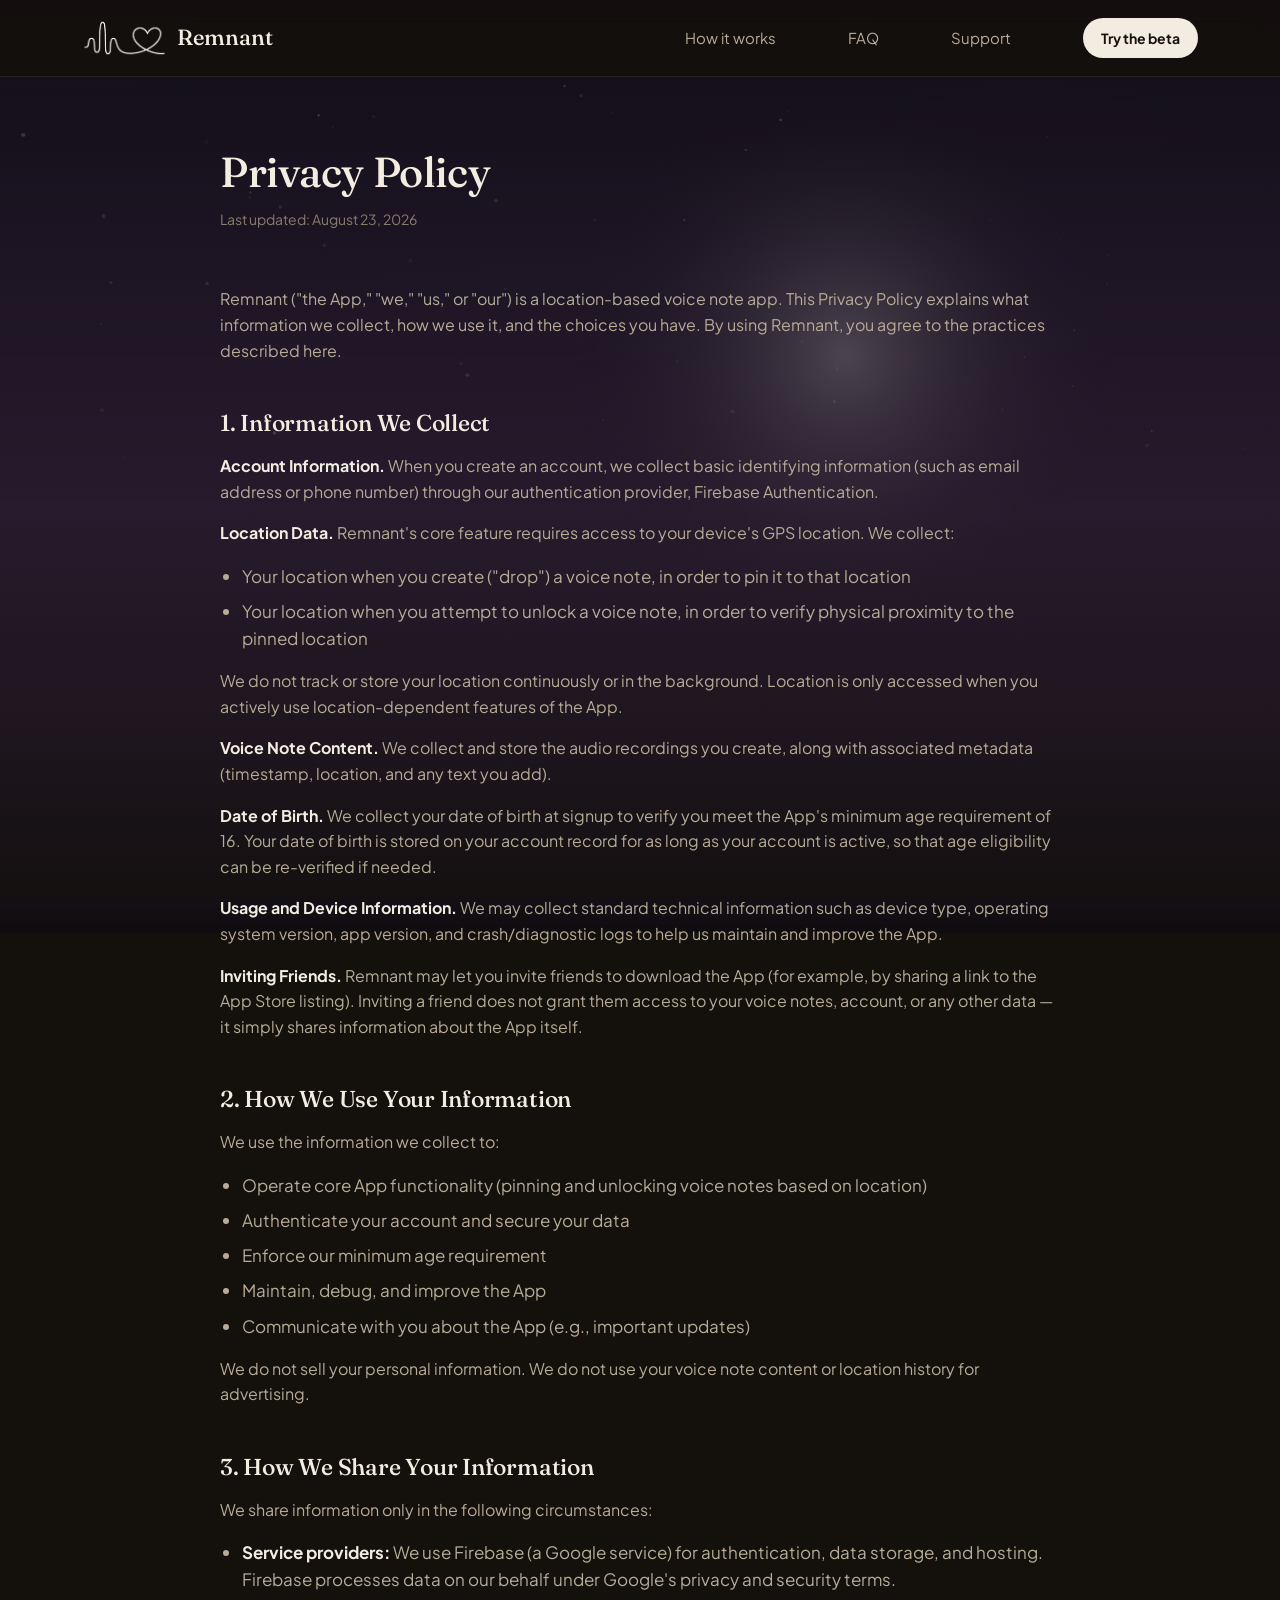
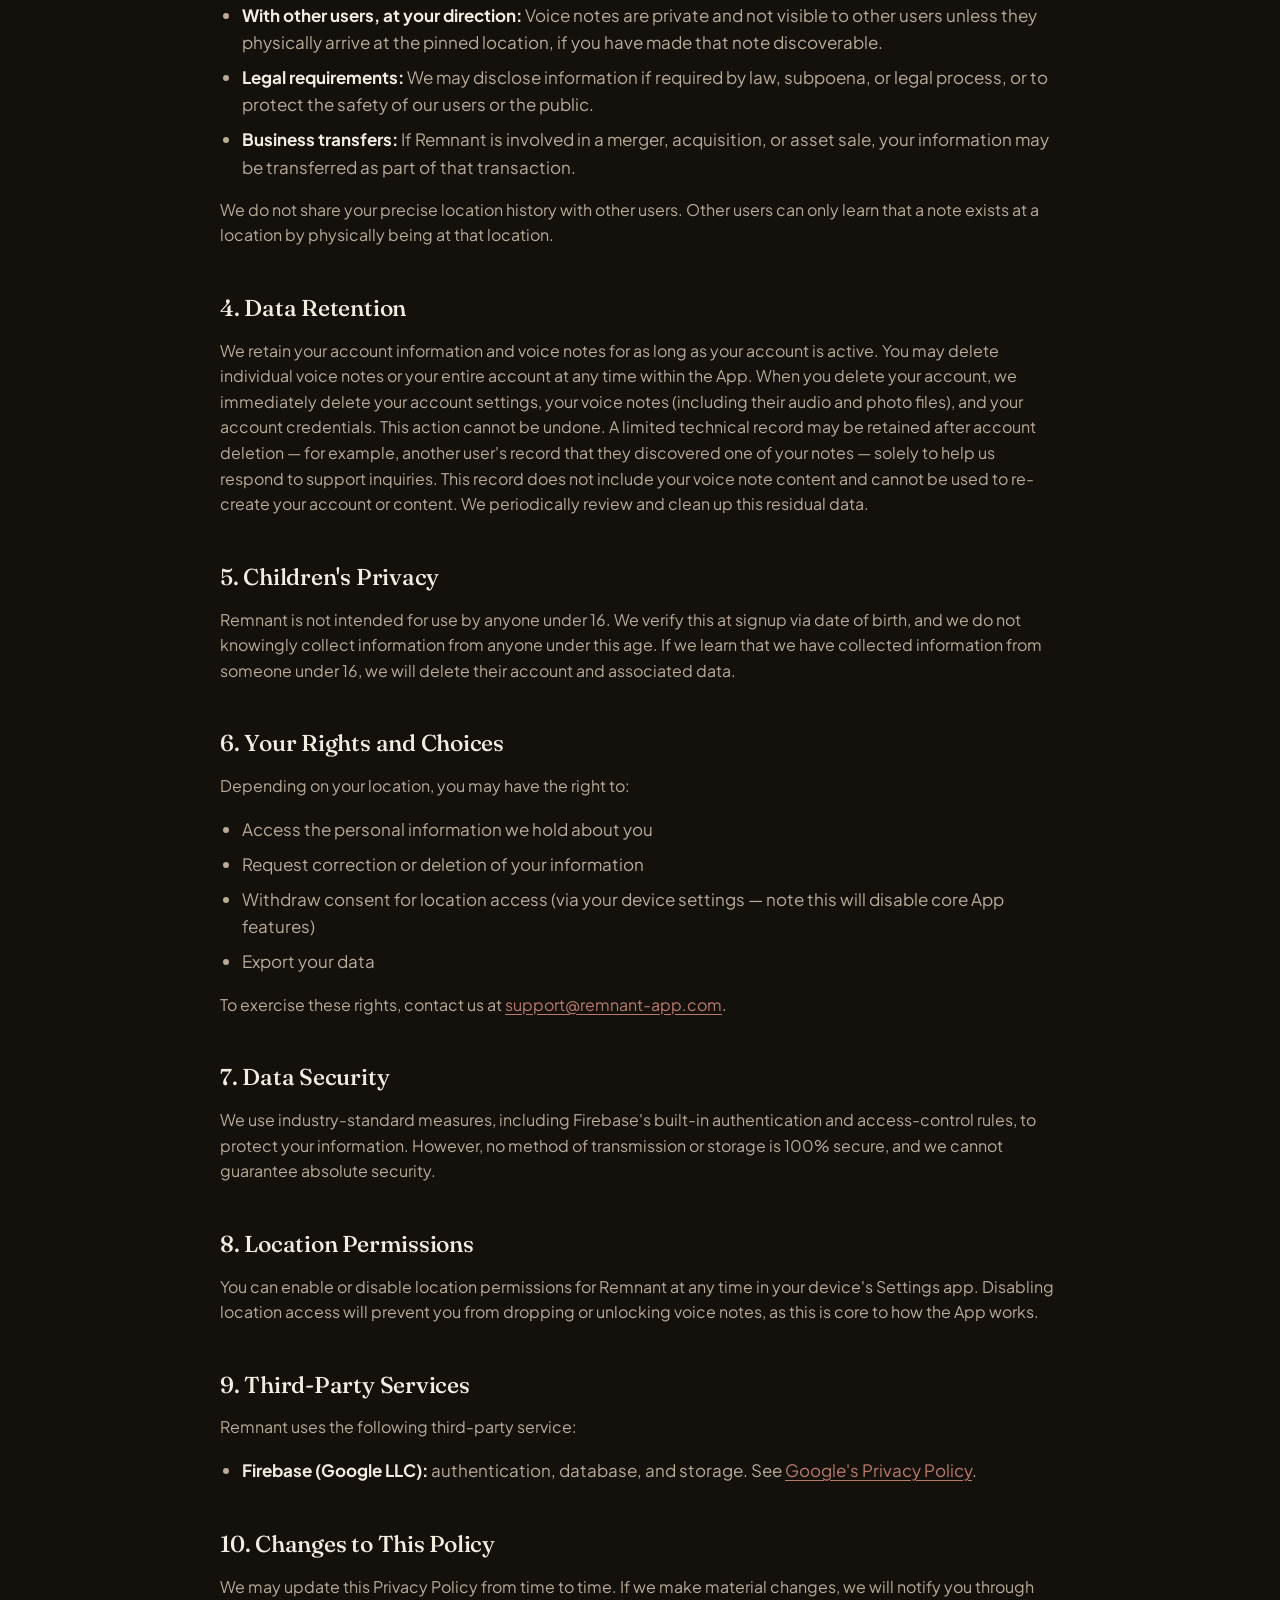
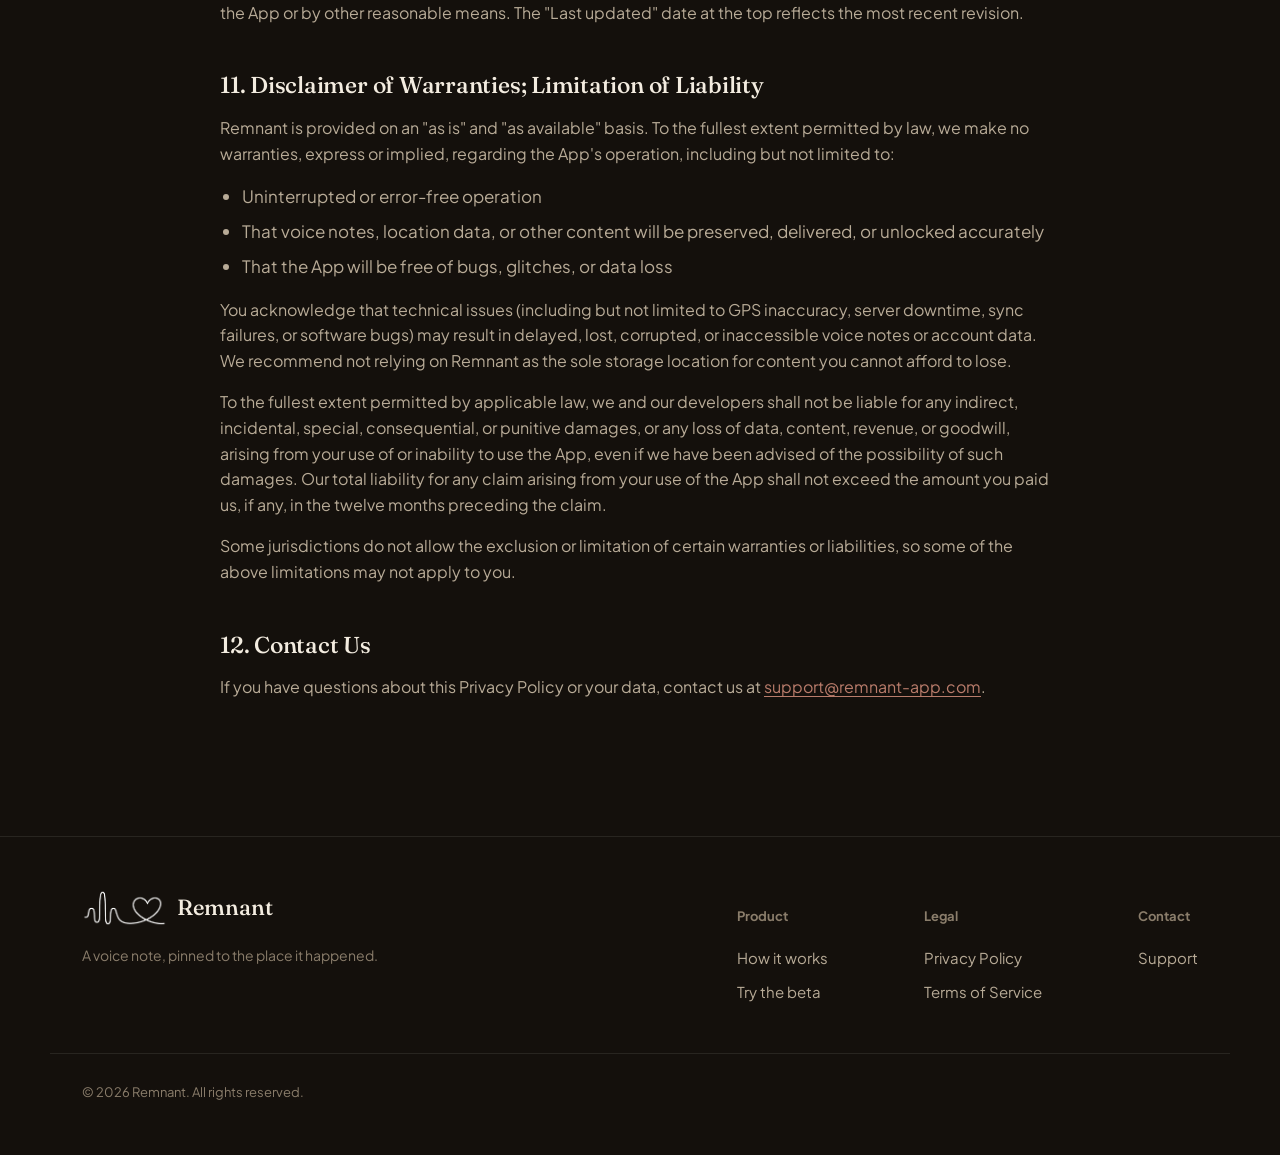
==== commit 0332fc59: "Add FAQ nav link between How it works and Support, site-wide Co-Authored-By: Claude Sonnet 5 <norepl" ====
--- a/privacy/index.html
+++ b/privacy/index.html
@@ -31,6 +31,7 @@
     <a href="/" class="nav-logo"><img src="/assets/logo.png" alt="" class="logo-mark">Remnant</a>
     <div class="nav-links">
       <a href="/#how">How it works</a>
+      <a href="/#faq">FAQ</a>
       <a href="/support">Support</a>
       <a href="#" class="btn btn-primary btn-sm" id="beta-link-1">Try the beta</a>
     </div>
--- a/styles.css
+++ b/styles.css
@@ -154,6 +154,11 @@
   font-size: 14px;
   color: var(--cream-faint);
 }
+.free-note {
+  margin-top: 16px;
+  font-size: 14px;
+  color: var(--cream-faint);
+}
 .hero-visual {
   position: relative;
   display: flex;
@@ -252,34 +257,32 @@
 /* ---------- FAQ ---------- */
 .faq {
   padding: 100px 0;
+  border-bottom: 1px solid var(--line);
+}
+.faq h2 {
+  font-size: 32px;
+  margin-bottom: 44px;
+}
+.faq-list {
+  max-width: 760px;
+}
+.faq-item {
+  padding: 36px 0;
   border-top: 1px solid var(--line);
 }
-.faq h2 {
-  font-size: 34px;
-  text-align: center;
-}
-.faq-list {
-  margin-top: 48px;
-  max-width: 70ch;
-  margin-left: auto;
-  margin-right: auto;
-}
-.faq-item {
-  padding: 24px 0;
-  border-bottom: 1px solid var(--line);
-}
-.faq-item:first-child { padding-top: 0; }
-.faq-item:last-child { border-bottom: none; }
+.faq-item:last-child { border-bottom: 1px solid var(--line); }
 .faq-item h3 {
+  font-family: 'Plus Jakarta Sans', sans-serif;
   font-size: 18px;
-  font-weight: 500;
+  font-weight: 700;
   color: var(--cream);
+  margin: 0 0 10px;
 }
 .faq-item p {
-  margin-top: 8px;
-  color: var(--cream-dim);
-  font-size: 15px;
-  line-height: 1.55;
+  color: var(--cream-dim);
+  font-size: 15.5px;
+  line-height: 1.65;
+  margin: 0;
 }
 
 /* ---------- Final CTA ---------- */
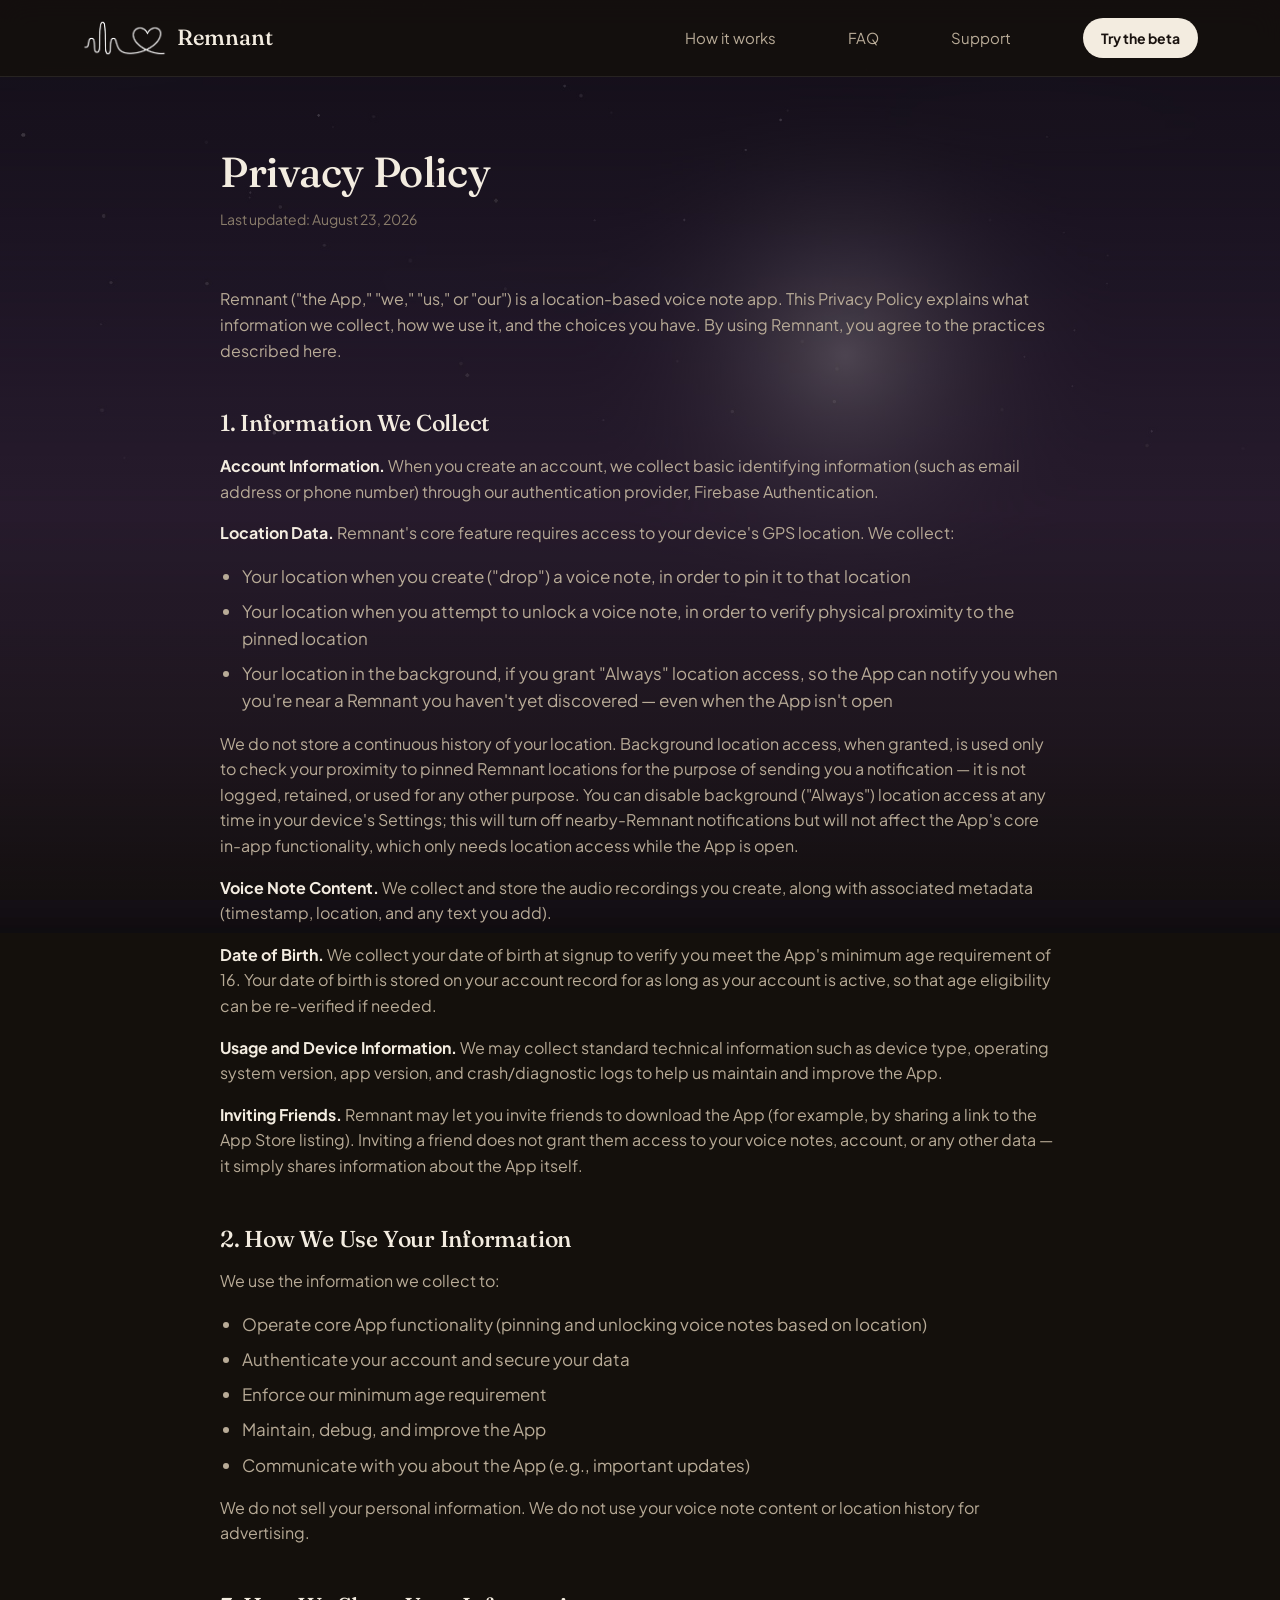
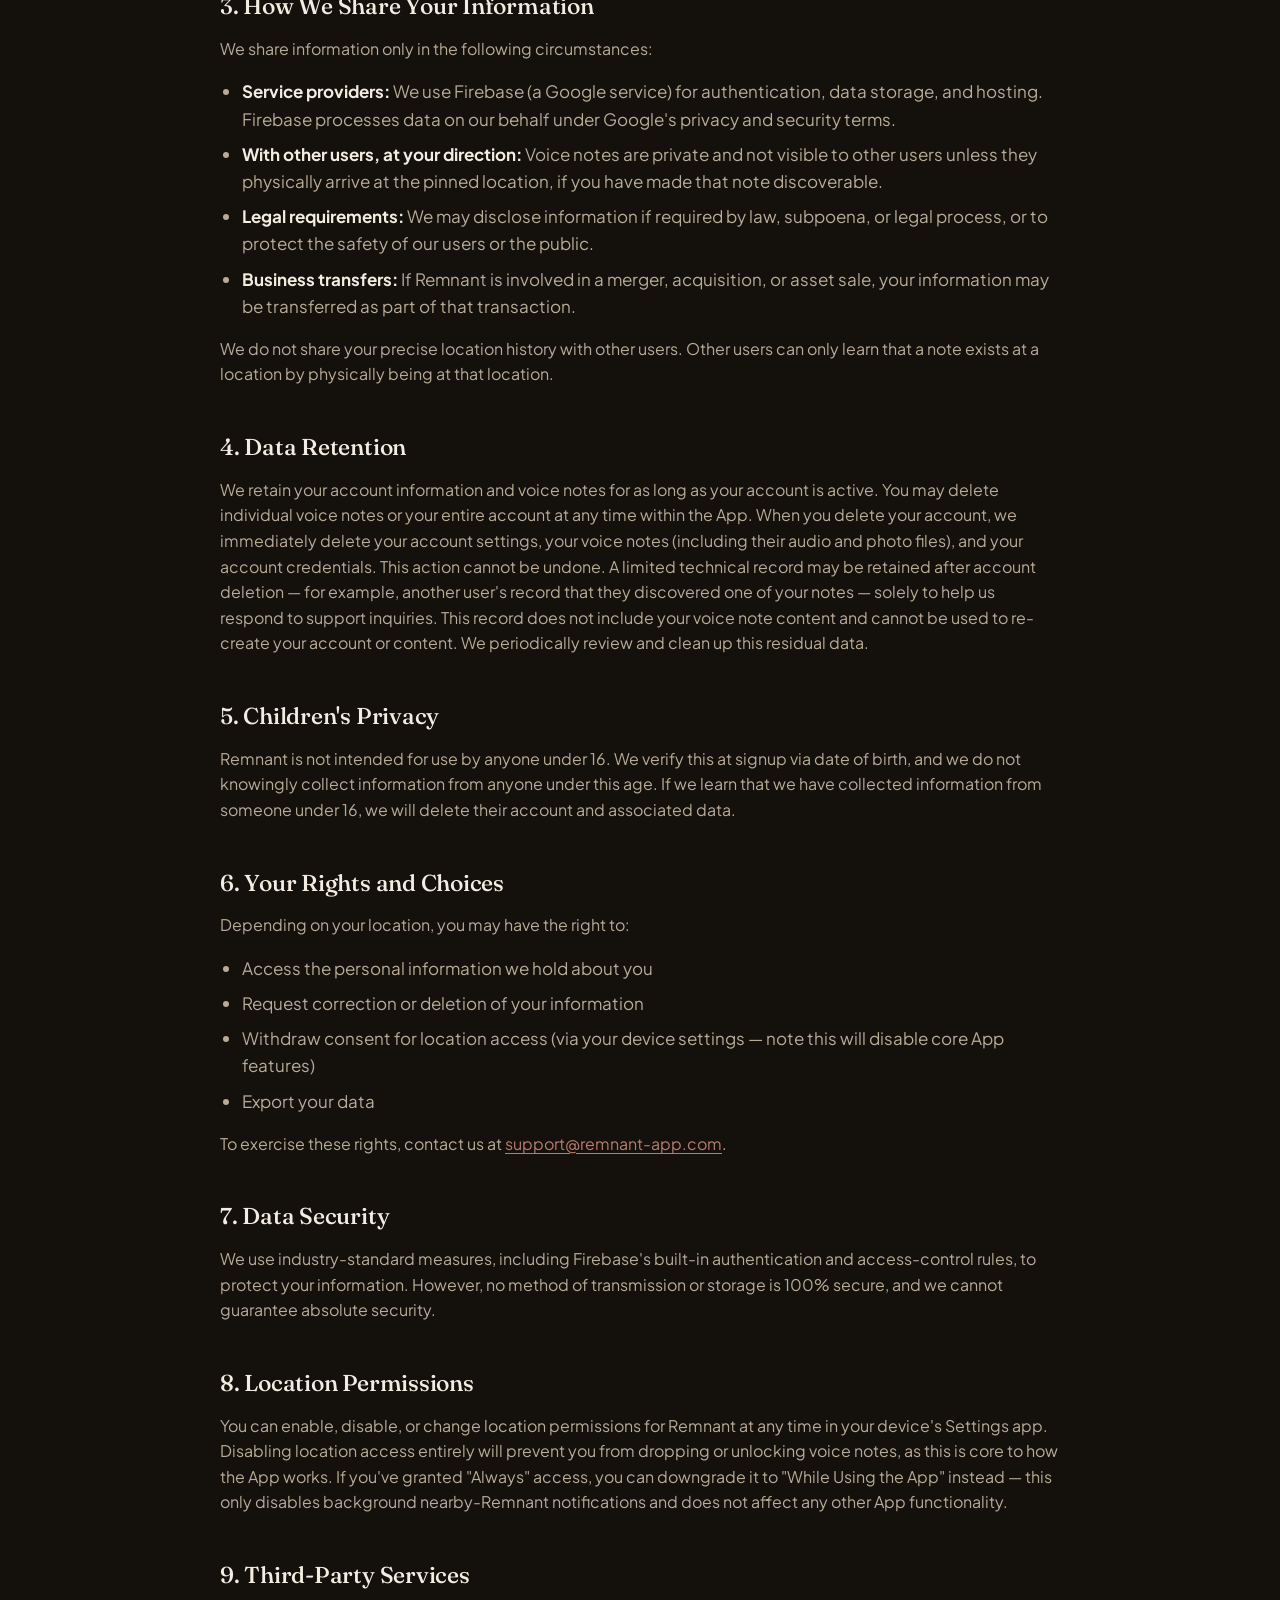
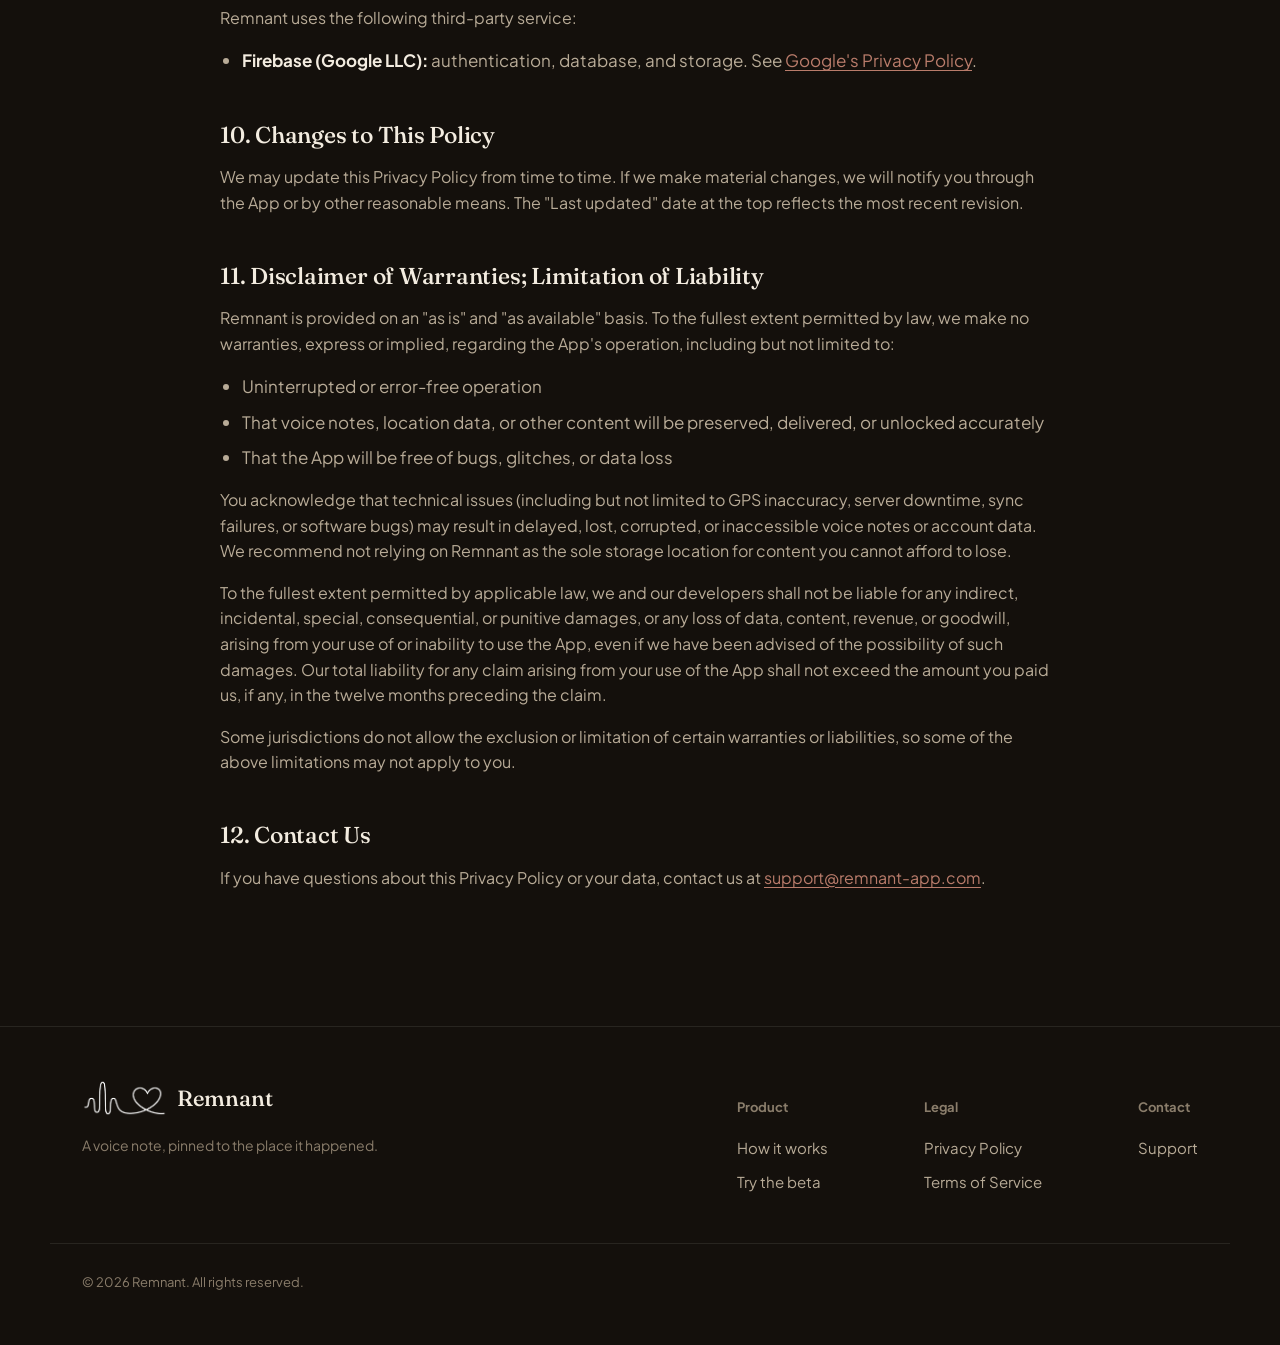
==== commit 557d1604: "Update privacy policy for background ("Always") location access Discloses background location use fo" ====
--- a/privacy/index.html
+++ b/privacy/index.html
@@ -54,8 +54,9 @@
       <ul>
         <li>Your location when you create ("drop") a voice note, in order to pin it to that location</li>
         <li>Your location when you attempt to unlock a voice note, in order to verify physical proximity to the pinned location</li>
+        <li>Your location in the background, if you grant "Always" location access, so the App can notify you when you're near a Remnant you haven't yet discovered — even when the App isn't open</li>
       </ul>
-      <p>We do not track or store your location continuously or in the background. Location is only accessed when you actively use location-dependent features of the App.</p>
+      <p>We do not store a continuous history of your location. Background location access, when granted, is used only to check your proximity to pinned Remnant locations for the purpose of sending you a notification — it is not logged, retained, or used for any other purpose. You can disable background ("Always") location access at any time in your device's Settings; this will turn off nearby-Remnant notifications but will not affect the App's core in-app functionality, which only needs location access while the App is open.</p>
       <p><strong>Voice Note Content.</strong> We collect and store the audio recordings you create, along with associated metadata (timestamp, location, and any text you add).</p>
       <p><strong>Date of Birth.</strong> We collect your date of birth at signup to verify you meet the App's minimum age requirement of 16. Your date of birth is stored on your account record for as long as your account is active, so that age eligibility can be re-verified if needed.</p>
       <p><strong>Usage and Device Information.</strong> We may collect standard technical information such as device type, operating system version, app version, and crash/diagnostic logs to help us maintain and improve the App.</p>
@@ -102,7 +103,7 @@
       <p>We use industry-standard measures, including Firebase's built-in authentication and access-control rules, to protect your information. However, no method of transmission or storage is 100% secure, and we cannot guarantee absolute security.</p>
 
       <h2>8. Location Permissions</h2>
-      <p>You can enable or disable location permissions for Remnant at any time in your device's Settings app. Disabling location access will prevent you from dropping or unlocking voice notes, as this is core to how the App works.</p>
+      <p>You can enable, disable, or change location permissions for Remnant at any time in your device's Settings app. Disabling location access entirely will prevent you from dropping or unlocking voice notes, as this is core to how the App works. If you've granted "Always" access, you can downgrade it to "While Using the App" instead — this only disables background nearby-Remnant notifications and does not affect any other App functionality.</p>
 
       <h2>9. Third-Party Services</h2>
       <p>Remnant uses the following third-party service:</p>
